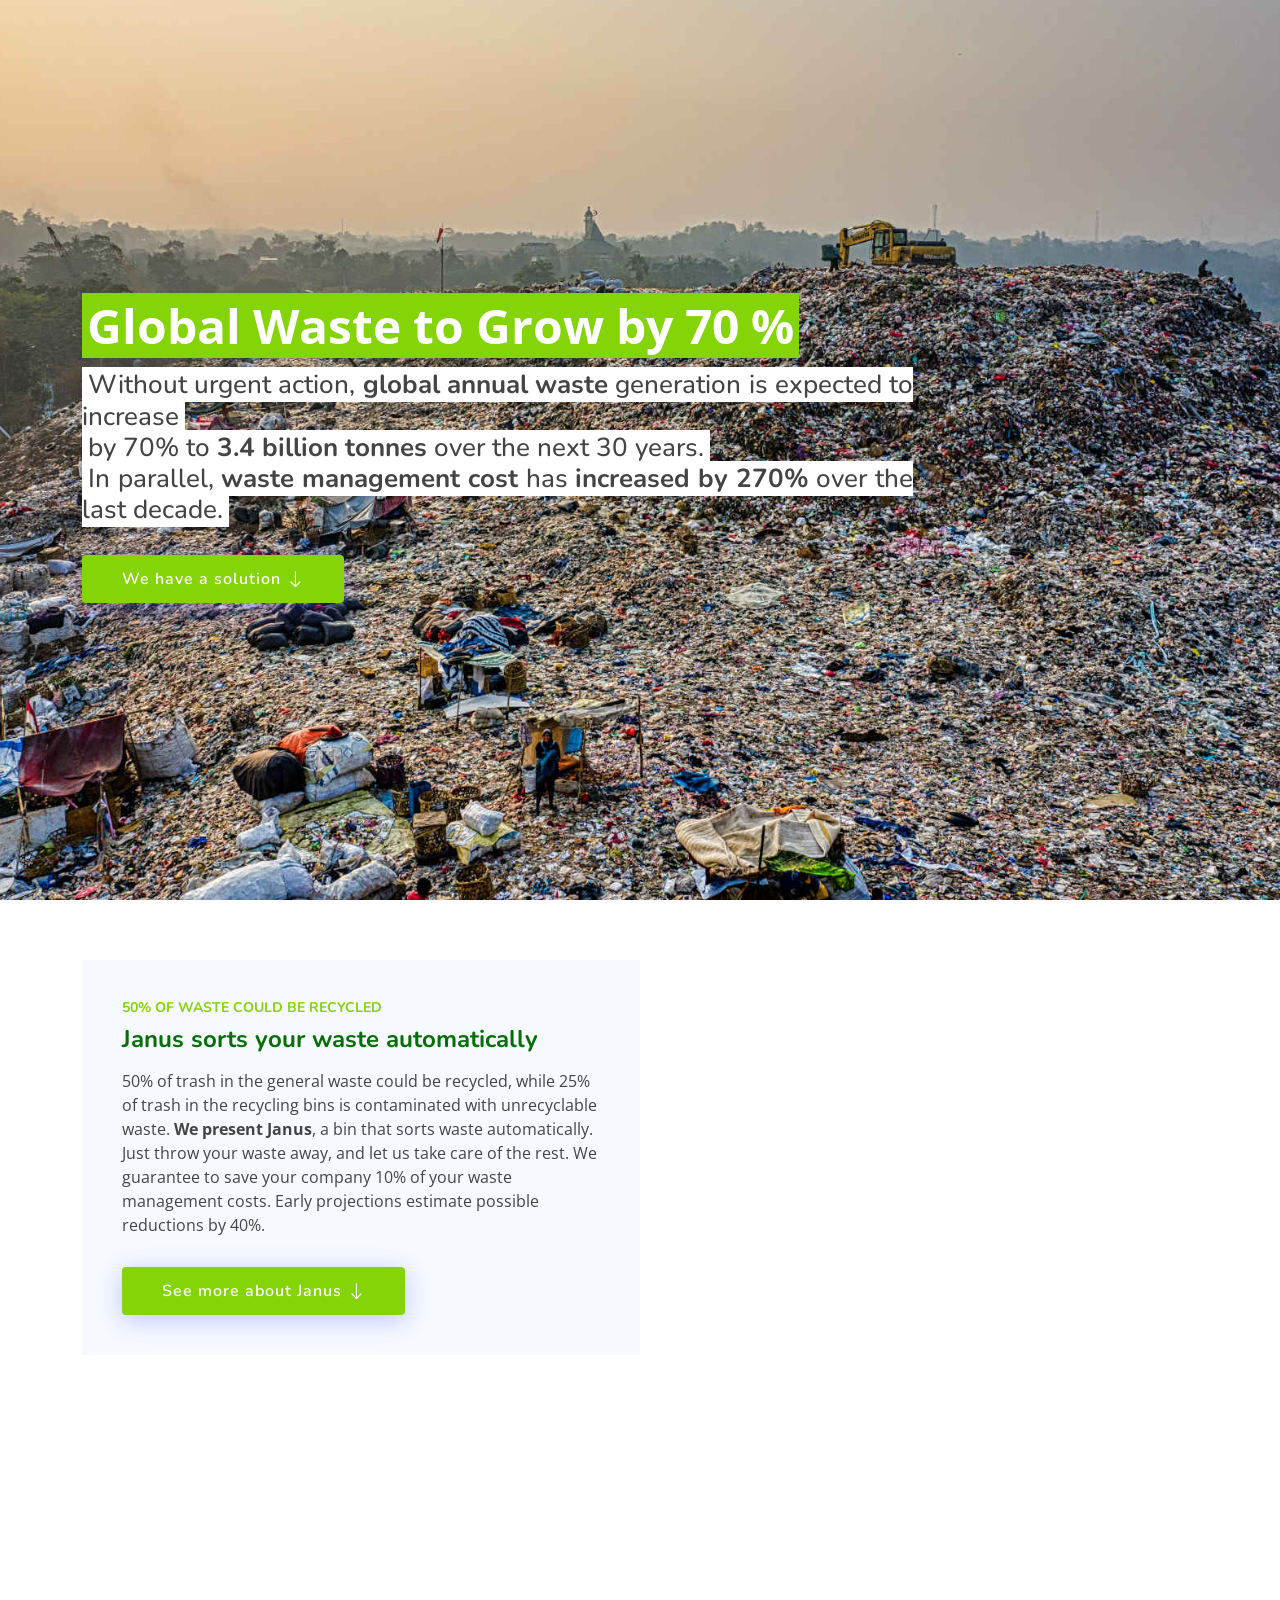
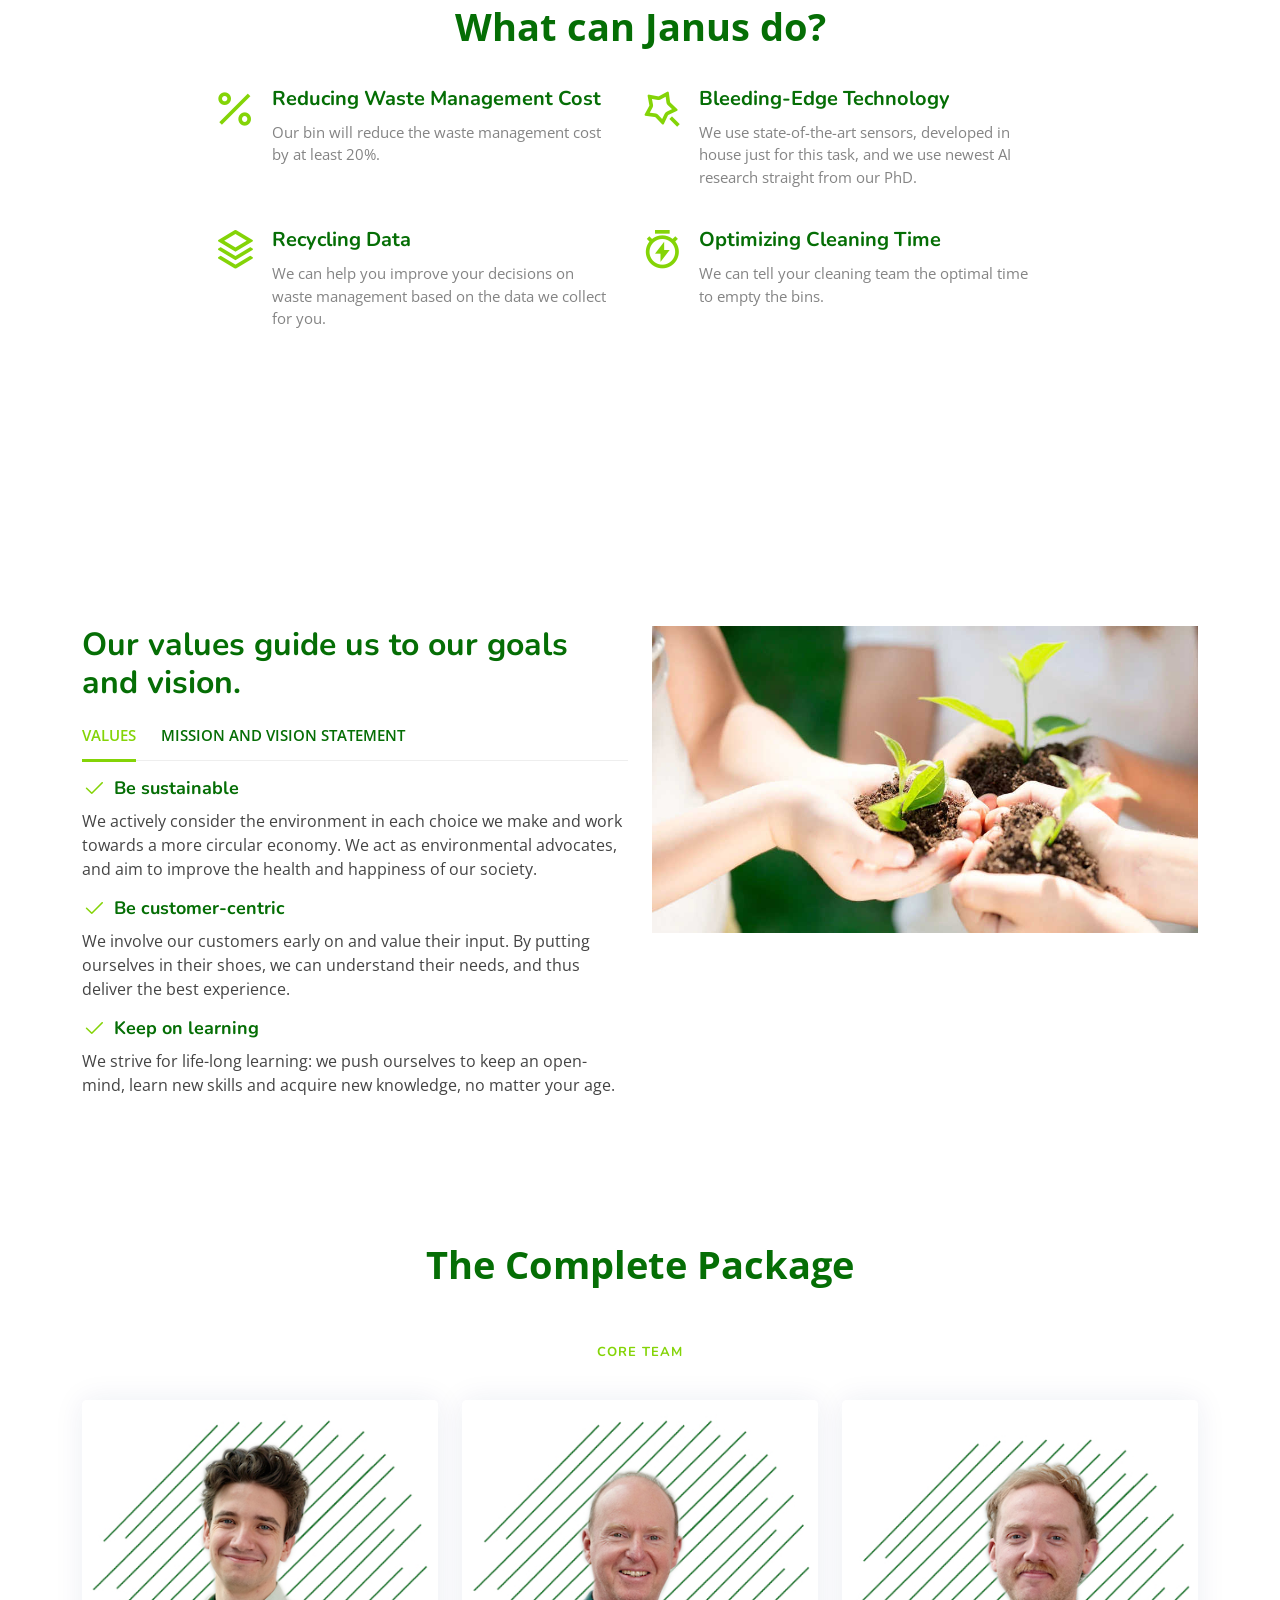
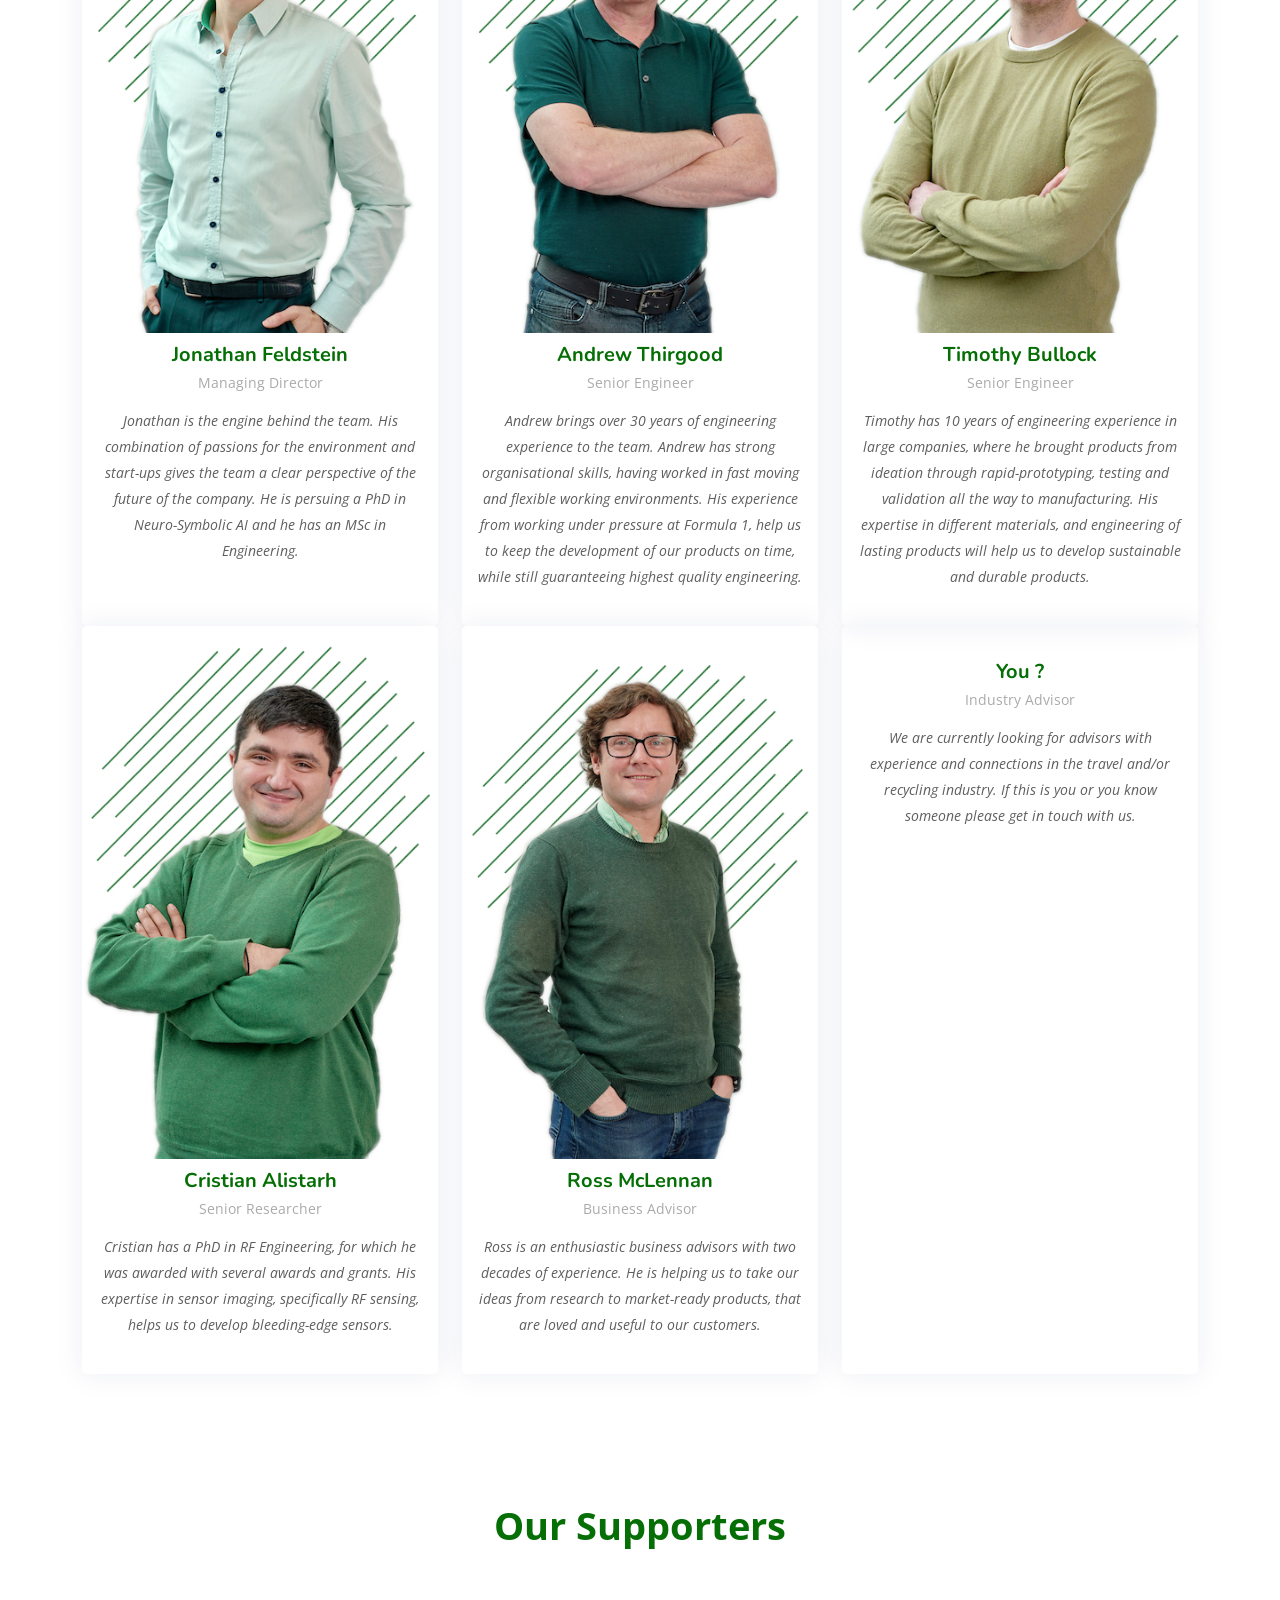
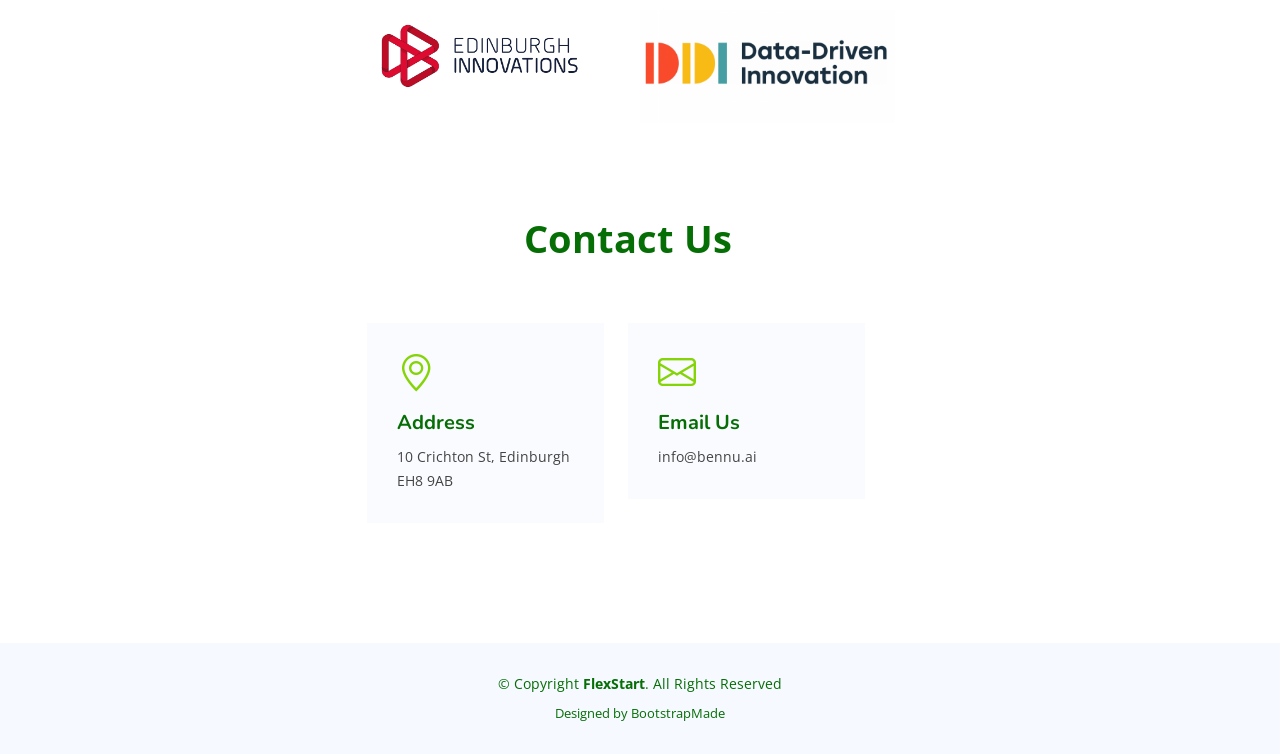
==== index.html @ 4a784dba "Fixed team section" ====
<!DOCTYPE html>
<html lang="en">

<head>
  <meta charset="utf-8">
  <meta content="width=device-width, initial-scale=1.0" name="viewport">

  <title>bennu.ai</title>
  <meta content="" name="description">

  <meta content="" name="keywords">

  <!-- Favicons -->
  <link href="assets/img/favicon.png" rel="icon">
  <link href="assets/img/apple-touch-icon.png" rel="apple-touch-icon">

  <!-- Google Fonts -->
  <link href="https://fonts.googleapis.com/css?family=Open+Sans:300,300i,400,400i,600,600i,700,700i|Nunito:300,300i,400,400i,600,600i,700,700i|Poppins:300,300i,400,400i,500,500i,600,600i,700,700i" rel="stylesheet">

  <!-- Vendor CSS Files -->
  <link href="assets/vendor/bootstrap/css/bootstrap.min.css" rel="stylesheet">
  <link href="assets/vendor/bootstrap-icons/bootstrap-icons.css" rel="stylesheet">
  <link href="assets/vendor/aos/aos.css" rel="stylesheet">
  <link href="assets/vendor/remixicon/remixicon.css" rel="stylesheet">
  <link href="assets/vendor/swiper/swiper-bundle.min.css" rel="stylesheet">
  <link href="assets/vendor/glightbox/css/glightbox.min.css" rel="stylesheet">

  <!-- Template Main CSS File -->
  <link href="assets/css/style.css" rel="stylesheet">

  <!-- =======================================================
  * Template Name: FlexStart - v1.0.0
  * Template URL: https://bootstrapmade.com/flexstart-bootstrap-startup-template/
  * Author: BootstrapMade.com
  * License: https://bootstrapmade.com/license/
  ======================================================== -->
</head>

<body data-bs-spy="scroll" data-bs-target="#navbar" data-bs-offset="100">

  <!-- ======= Header ======= -->
  <header id="header" class="header fixed-top">
    <div class="container-fluid container-xl d-flex align-items-center justify-content-between">

      <a href="index.html" class="logo d-flex align-items-center">
        <img src="assets/img/logoFull.png" alt="" padding-bottom="10px">
      </a>

      <nav id="navbar" class="navbar">
        <ul>
<!--           <li><a class="nav-link active " href="#">Home</a></li> -->
          <li><a class="nav-link scrollto" href="#about">Janus - The Bin</a></li>
          <li><a class="nav-link scrollto" href="#features">Our Values</a></li>
          <li><a class="nav-link scrollto" href="#team">Team</a></li>
          <li><a class="getstarted scrollto" href="#contact">Contact Us</a></li>
        </ul>
        <i class="bi bi-list mobile-nav-toggle"></i>
      </nav><!-- .navbar -->

    </div>
  </header><!-- End Header -->

  <!-- ======= Hero Section ======= -->
  <section id="hero" class="hero d-flex align-items-center">

    <div class="container">
      <div class="row">
        <div class="col-lg-9 d-flex flex-column justify-content-center">
          <h1 data-aos="fade-up"><span style="background-color: #84d407; padding-left: 5px; padding-right: 5px">Global Waste to Grow by 70 %</span></h1>
          <a href="https://www.worldbank.org/en/news/press-release/2018/09/20/global-waste-to-grow-by-70-percent-by-2050-unless-urgent-action-is-taken-world-bank-report"><h2 data-aos="fade-up" data-aos-delay="400" ><span>Without urgent action, <b>global annual waste</b> generation is expected to  increase</span></h2><h2 data-aos="fade-up" data-aos-delay="400" ><span>by 70% to <b>3.4 billion tonnes</b> over the next 30 years.</span></h2></a><a href="https://www.kenburn.co.uk/waste-disposal-costs-continue-rise/"><h2 data-aos="fade-up" data-aos-delay="400" ><span> In parallel, <b>waste management cost</b> has <b>increased by 270%</b> over the last decade.</span></h2></a>
          <div data-aos="fade-up" data-aos-delay="600">
            <div class="text-center text-lg-start">
              <a href="#about" class="btn-get-started scrollto d-inline-flex align-items-center justify-content-center align-self-center">
                <span>We have a solution</span>
                <i class="bi bi-arrow-down"></i>
              </a>
            </div>
          </div>
        </div>
        <div class="col-lg-3 landfill" data-aos="zoom-out" data-aos-delay="200">
        </div>
      </div>
    </div>

  </section><!-- End Hero -->

  <main id="main">
    <!-- ======= About Section ======= -->
    <section id="about" class="about">

      <div class="container" data-aos="fade-up">
        <div class="row gx-0">

          <div class="col-lg-6 d-flex flex-column justify-content-center" data-aos="fade-up" data-aos-delay="200">
            <div class="content">
              <h3>50% of waste could be recycled</h3>
              <h2>Janus sorts your waste automatically</h2>
              <p>
                50% of trash in the general waste could be recycled, while 25% of trash in the recycling bins is contaminated with unrecyclable waste. <b>We present Janus</b>, a bin that sorts waste automatically. Just throw your waste away, and let us take care of the rest. We guarantee to save your company 10% of your waste management costs. Early projections estimate possible reductions by 40%.
              </p>
              <div class="text-center text-lg-start">
                <a href="#good_stuff" class="btn-read-more d-inline-flex align-items-center justify-content-center align-self-center">
                  <span>See more about Janus</span>
                  <i class="bi bi-arrow-down"></i>
                </a>
              </div>
            </div>
          </div>

          <div class="col-lg-6 d-flex align-items-center" data-aos="zoom-out" data-aos-delay="200">
            <!-- <img src="assets/img/binAnimation.gif" class="img-fluid" alt=""> -->
             <video autoplay muted loop class="img-fluid" alt="">
                <source src="assets/img/binSketch.mp4" type="video/mp4" >
                <!-- <source src="movie.ogg" type="video/ogg"> -->
                Your browser does not support the video tag.
              </video> 
          </div>

        </div>
      </div>

    </section><!-- End About Section -->    
    <!-- ======= Portfolio Section ======= -->
<!-- End Portfolio Section -->
    <!-- ======= F.A.Q Section ======= -->
    <section id="good_stuff" class="features">
              <!-- Feature Icons -->
              <div class="row feature-icons" data-aos="fade-up">
              <header class="section-header">
                <p>What can Janus do?</p>
              </header>      
                <div class="row">
      
                  <div class="col-xl-2 text-center" data-aos="fade-right" data-aos-delay="100">
<!--                     <img src="assets/img/like.png" class="img-fluid p-4" alt="">
 -->                  </div>
      
                  <div class="col-xl-8 d-flex content">
                    <div class="row align-self-center gy-4">
      
                      <div class="col-md-6 icon-box" data-aos="fade-up">
                        <i class="ri-percent-line"></i>
                        <div>
                          <h4>Reducing Waste Management Cost</h4>
                          <p>Our bin will reduce the waste management cost by at least 20%.</p>
                        </div>
                      </div>
      
                      <div class="col-md-6 icon-box" data-aos="fade-up" data-aos-delay="100">
                        <i class="ri-magic-line"></i>
                        <div>
                          <h4>Bleeding-Edge Technology</h4>
                          <p>We use state-of-the-art sensors, developed in house just for this task, and we use newest AI research straight from our PhD.</p>
                        </div>
                      </div>
      
                      <div class="col-md-6 icon-box" data-aos="fade-up" data-aos-delay="200">
                        <i class="ri-stack-line"></i>
                        <div>
                          <h4>Recycling Data</h4>
                          <p>We can help you improve your decisions on waste management based on the data we collect for you.</p>
                        </div>
                      </div>
      
                      <div class="col-md-6 icon-box" data-aos="fade-up" data-aos-delay="300">
                        <i class="ri-timer-flash-line"></i>
                        <div>
                          <h4>Optimizing Cleaning Time</h4>
                          <p>We can tell your cleaning team the optimal time to empty the bins.</p>
                        </div>
                      </div>
      
<!--                       <div class="col-md-6 icon-box" data-aos="fade-up" data-aos-delay="400">
                        <i class="ri-command-line"></i>
                        <div>
                          <h4>Molestiae dolor</h4>
                          <p>Et fuga et deserunt et enim. Dolorem architecto ratione tensa raptor marte</p>
                        </div>
                      </div>
      
                      <div class="col-md-6 icon-box" data-aos="fade-up" data-aos-delay="500">
                        <i class="ri-radar-line"></i>
                        <div>
                          <h4>Explicabo consectetur</h4>
                          <p>Est autem dicta beatae suscipit. Sint veritatis et sit quasi ab aut inventore</p>
                        </div>
                      </div> -->
      
                    </div>
                  </div>
      
                </div>
      
              </div><!-- End Feature Icons -->
    </section>
   <!--  <section id="portfolio" class="portfolio">

      <div class="container" data-aos="fade-up">

        <header class="section-header">
          <h2>Gallery</h2>
          <p>Check our latest progress</p>
        </header>

        <div class="row" data-aos="fade-up" data-aos-delay="100">
          <div class="col-lg-12 d-flex justify-content-center">
            <ul id="portfolio-flters">
              <li data-filter="*" class="filter-active">All</li>
              <li data-filter=".filter-app">Hardware</li>
              <li data-filter=".filter-card">Software</li>
              <li data-filter=".filter-web">Schematics</li>
            </ul>
          </div>
        </div>

        <div class="row gy-4 portfolio-container" data-aos="fade-up" data-aos-delay="200">

          <div class="col-lg-4 col-md-6 portfolio-item filter-app">
            <div class="portfolio-wrap">
              <img src="assets/img/portfolio/portfolio-1.jpg" class="img-fluid" alt="">
              <div class="portfolio-info">
                <h4>App 1</h4>
                <p>App</p>
                <div class="portfolio-links">
                  <a href="assets/img/portfolio/portfolio-1.jpg" data-gallery="portfolioGallery" class="portfokio-lightbox" title="App 1"><i class="bi bi-plus"></i></a>
                  <a href="portfolio-details.html" title="More Details"><i class="bi bi-link"></i></a>
                </div>
              </div>
            </div>
          </div>

          <div class="col-lg-4 col-md-6 portfolio-item filter-web">
            <div class="portfolio-wrap">
              <img src="assets/img/portfolio/portfolio-2.jpg" class="img-fluid" alt="">
              <div class="portfolio-info">
                <h4>Web 3</h4>
                <p>Web</p>
                <div class="portfolio-links">
                  <a href="assets/img/portfolio/portfolio-2.jpg" data-gallery="portfolioGallery" class="portfokio-lightbox" title="Web 3"><i class="bi bi-plus"></i></a>
                  <a href="portfolio-details.html" title="More Details"><i class="bi bi-link"></i></a>
                </div>
              </div>
            </div>
          </div>

          <div class="col-lg-4 col-md-6 portfolio-item filter-app">
            <div class="portfolio-wrap">
              <img src="assets/img/portfolio/portfolio-3.jpg" class="img-fluid" alt="">
              <div class="portfolio-info">
                <h4>App 2</h4>
                <p>App</p>
                <div class="portfolio-links">
                  <a href="assets/img/portfolio/portfolio-3.jpg" data-gallery="portfolioGallery" class="portfokio-lightbox" title="App 2"><i class="bi bi-plus"></i></a>
                  <a href="portfolio-details.html" title="More Details"><i class="bi bi-link"></i></a>
                </div>
              </div>
            </div>
          </div>

          <div class="col-lg-4 col-md-6 portfolio-item filter-card">
            <div class="portfolio-wrap">
              <img src="assets/img/portfolio/portfolio-4.jpg" class="img-fluid" alt="">
              <div class="portfolio-info">
                <h4>Card 2</h4>
                <p>Card</p>
                <div class="portfolio-links">
                  <a href="assets/img/portfolio/portfolio-4.jpg" data-gallery="portfolioGallery" class="portfokio-lightbox" title="Card 2"><i class="bi bi-plus"></i></a>
                  <a href="portfolio-details.html" title="More Details"><i class="bi bi-link"></i></a>
                </div>
              </div>
            </div>
          </div>

          <div class="col-lg-4 col-md-6 portfolio-item filter-web">
            <div class="portfolio-wrap">
              <img src="assets/img/portfolio/portfolio-5.jpg" class="img-fluid" alt="">
              <div class="portfolio-info">
                <h4>Web 2</h4>
                <p>Web</p>
                <div class="portfolio-links">
                  <a href="assets/img/portfolio/portfolio-5.jpg" data-gallery="portfolioGallery" class="portfokio-lightbox" title="Web 2"><i class="bi bi-plus"></i></a>
                  <a href="portfolio-details.html" title="More Details"><i class="bi bi-link"></i></a>
                </div>
              </div>
            </div>
          </div>

          <div class="col-lg-4 col-md-6 portfolio-item filter-app">
            <div class="portfolio-wrap">
              <img src="assets/img/portfolio/portfolio-6.jpg" class="img-fluid" alt="">
              <div class="portfolio-info">
                <h4>App 3</h4>
                <p>App</p>
                <div class="portfolio-links">
                  <a href="assets/img/portfolio/portfolio-6.jpg" data-gallery="portfolioGallery" class="portfokio-lightbox" title="App 3"><i class="bi bi-plus"></i></a>
                  <a href="portfolio-details.html" title="More Details"><i class="bi bi-link"></i></a>
                </div>
              </div>
            </div>
          </div>

          <div class="col-lg-4 col-md-6 portfolio-item filter-card">
            <div class="portfolio-wrap">
              <img src="assets/img/portfolio/portfolio-7.jpg" class="img-fluid" alt="">
              <div class="portfolio-info">
                <h4>Card 1</h4>
                <p>Card</p>
                <div class="portfolio-links">
                  <a href="assets/img/portfolio/portfolio-7.jpg" data-gallery="portfolioGallery" class="portfokio-lightbox" title="Card 1"><i class="bi bi-plus"></i></a>
                  <a href="portfolio-details.html" title="More Details"><i class="bi bi-link"></i></a>
                </div>
              </div>
            </div>
          </div>

          <div class="col-lg-4 col-md-6 portfolio-item filter-card">
            <div class="portfolio-wrap">
              <img src="assets/img/portfolio/portfolio-8.jpg" class="img-fluid" alt="">
              <div class="portfolio-info">
                <h4>Card 3</h4>
                <p>Card</p>
                <div class="portfolio-links">
                  <a href="assets/img/portfolio/portfolio-8.jpg" data-gallery="portfolioGallery" class="portfokio-lightbox" title="Card 3"><i class="bi bi-plus"></i></a>
                  <a href="portfolio-details.html" title="More Details"><i class="bi bi-link"></i></a>
                </div>
              </div>
            </div>
          </div>

          <div class="col-lg-4 col-md-6 portfolio-item filter-web">
            <div class="portfolio-wrap">
              <img src="assets/img/portfolio/portfolio-9.jpg" class="img-fluid" alt="">
              <div class="portfolio-info">
                <h4>Web 3</h4>
                <p>Web</p>
                <div class="portfolio-links">
                  <a href="assets/img/portfolio/portfolio-9.jpg" data-gallery="portfolioGallery" class="portfokio-lightbox" title="Web 3"><i class="bi bi-plus"></i></a>
                  <a href="portfolio-details.html" title="More Details"><i class="bi bi-link"></i></a>
                </div>
              </div>
            </div>
          </div>

        </div>

      </div>

    </section>   -->
    <!-- ======= Features Section ======= -->
    <section id="features" class="features">

      <div class="container" data-aos="fade-up">

        <header class="section-header">
        </header>


        <!-- Feature Tabs -->
        <div class="row feture-tabs" data-aos="fade-up">
          <div class="col-lg-6">
            <h3>Our values guide us to our goals and vision.</h3>

            <!-- Tabs -->
            <ul class="nav nav-pills mb-3">
              <li>
                <a class="nav-link active" data-bs-toggle="pill" href="#tab1">Values</a>
              </li>
              <li>
                <a class="nav-link" data-bs-toggle="pill" href="#tab2">Mission and Vision Statement</a>
              </li>
            </ul><!-- End Tabs -->

            <!-- Tab Content -->
            <div class="tab-content">
              
              <div class="tab-pane fade show active" id="tab1">
                <div class="d-flex align-items-center mb-2">
                  <i class="bi bi-check2"></i>
                  <h4>Be sustainable</h4>
                </div>
                <p>We actively consider the environment in each choice we make and work towards a more circular economy. We act as environmental advocates, and  aim to improve the health and happiness of our society. </p>
                <div class="d-flex align-items-center mb-2">
                  <i class="bi bi-check2"></i>
                  <h4>Be customer-centric</h4>
                </div>
                <p>We involve our customers early on and value their input. By putting ourselves in their shoes, we can understand their needs, and thus deliver the best experience.</p>
                <div class="d-flex align-items-center mb-2">
                  <i class="bi bi-check2"></i>
                  <h4>Keep on learning</h4>
                </div>
                <p>We strive for life-long learning: we push ourselves to keep an open-mind, learn new skills and acquire new knowledge, no matter your age.</p>
                
              </div><!-- End Tab 1 Content -->

              <div class="tab-pane fade show" id="tab2">
                <div class="d-flex align-items-center mb-2">
                  <i class="bi bi-check2"></i>
                  <h4>Mission Statement</h4>
                </div>
                <p>Our mission is to increase the recycling rate of companies by 50%.</p>
                <div class="d-flex align-items-center mb-2">
                  <i class="bi bi-check2"></i>
                  <h4>Vision Statement</h4>
                </div>
                <p>We believe that sustainability should not come at a cost. Our vision is to develop the best AI solutions, to increase the recycling rates of companies, while lowering their costs, and leave behind a livable planet for your children.</p>
              </div><!-- End Tab 2 Content -->

            </div>

          </div>

          <div class="col-lg-6">
            <img src="assets/img/values.jpg" class="img-fluid" alt="">
          </div>

        </div><!-- End Feature Tabs -->



      </div>

    </section><!-- End Features Section -->

 



    <!-- ======= Team Section ======= -->
    <section id="team" class="team">

      <div class="container" data-aos="fade-up">

        <header class="section-header">
          <p>The Complete Package</p>
          <p></p>
        </header>
        <header class="section-header">
          <p></p>
          <h2>Core Team</h2>
        </header>

        <div class="row gy-3">

          <div class="col-lg-4 col-md-6 d-flex align-items-stretch" data-aos="fade-up" data-aos-delay="200">
            <div class="member">
              <div class="member-img">
                <img src="assets/img/team/jona.jpg" class="img-fluid" alt="">
                <div class="social">_
                  <a href="https://www.linkedin.com/in/jonathan-feldstein-4967b219a/"><i class="bi bi-linkedin"></i></a>
                </div>
              </div>
              <div class="member-info">
                <h4>Jonathan Feldstein</h4>
                <span>Managing Director</span>
                <p>Jonathan is the engine behind the team. His combination of passions for the environment and start-ups gives the team a clear perspective of the future of the company. He is persuing a PhD in Neuro-Symbolic AI and he has an MSc in Engineering.</p>
              </div>
            </div>
          </div>

<!--           <div class="col-lg-4 col-md-6 d-flex align-items-stretch" data-aos="fade-up" data-aos-delay="300">
            <div class="member">
              <div class="member-img">
                <img src="assets/img/team/sam.jpg" class="img-fluid" alt="">
                <div class="social">

                  <a href=""><i class="bi bi-linkedin"></i></a>
                </div>
              </div>
              <div class="member-info">
                <h4>Sam Knight</h4>
                <span>Hardware-Software Co-Design</span>
                <p>Sam's calm engineering helps to keep the team grounded and focused. Sam leads the development of all our sensors. He has an MSc in Computer Sciences. </p>
              </div>
            </div>
          </div>
 -->
<!--           <div class="col-lg-4 col-md-6 d-flex align-items-stretch" data-aos="fade-up" data-aos-delay="400">
            <div class="member">
              <div class="member-img">
                <img src="assets/img/team/alec.jpg" class="img-fluid" alt="">
                <div class="social">
                  <!-- <a href=""><i class="bi bi-linkedin"></i></a> -->
<!--                 </div>
              </div>
              <div class="member-info">
                <h4>Alec Diallo</h4>
                <span>AI Model Design</span>
                <p>Alec's background in AI and IoT is the perfect background for our AI problem, as his understanding of IoT and related security issues guarantee a safe and reliable product. He is in charge of the AI development. He is persuing a PhD in AI & IoT.</p>
              </div>
            </div>
          </div> -->
          <div class="col-lg-4 col-md-6 d-flex align-items-stretch" data-aos="fade-up" data-aos-delay="300">
            <div class="member">
              <div class="member-img">
                <img src="assets/img/team/andrew.jpg" class="img-fluid" alt="">
                <div class="social">
                  <!-- <a href=""><i class="bi bi-linkedin"></i></a> -->
                </div>
              </div>
              <div class="member-info">
                <h4>Andrew Thirgood</h4>
                <span>Senior Engineer</span>
                <p>Andrew brings over 30 years of engineering experience to the team. Andrew has strong organisational skills,
having worked in fast moving and flexible working environments. His experience from working under
pressure at Formula 1, help us to keep the development of our products on time, while still
guaranteeing highest quality engineering.</p>
              </div>
            </div>
          </div>
          <div class="col-lg-4 col-md-6 d-flex align-items-stretch" data-aos="fade-up" data-aos-delay="400">
            <div class="member">
              <div class="member-img">
                <img src="assets/img/team/tim.jpg" class="img-fluid" alt="">
                <div class="social">
                  <!-- <a href=""><i class="bi bi-linkedin"></i></a> -->
                </div>
              </div>
              <div class="member-info">
                <h4>Timothy Bullock</h4>
                <span>Senior Engineer</span>
                <p> Timothy has 10 years of engineering experience in large
companies, where he brought products from ideation through rapid-prototyping, testing and
validation all the way to manufacturing. His expertise in different materials, and engineering of lasting
products will help us to develop sustainable and durable products. </p>
              </div>
            </div>
          </div>
        </div>
        <div class="row gy-3">

          <div class="col-lg-4 col-md-6 d-flex align-items-stretch" data-aos="fade-up" data-aos-delay="200">
            <div class="member">
              <div class="member-img">
                <img src="assets/img/team/cristian.jpg" class="img-fluid" alt="">
                <div class="social">_
                  <!-- <a href="https://www.linkedin.com/in/jonathan-feldstein-4967b219a/"><i class="bi bi-linkedin"></i></a> -->
                </div>
              </div>
              <div class="member-info">
                <h4>Cristian Alistarh</h4>
                <span>Senior Researcher</span>
                <p>Cristian has a PhD in RF Engineering, for which he was awarded
with several awards and grants. His expertise in sensor imaging, specifically RF sensing, helps us to
develop bleeding-edge sensors.</p>
              </div>
            </div>
          </div>

<!--           <div class="col-lg-4 col-md-6 d-flex align-items-stretch" data-aos="fade-up" data-aos-delay="300">
            <div class="member">
              <div class="member-img">
                <img src="assets/img/team/sam.jpg" class="img-fluid" alt="">
                <div class="social">

                  <a href=""><i class="bi bi-linkedin"></i></a>
                </div>
              </div>
              <div class="member-info">
                <h4>Sam Knight</h4>
                <span>Hardware-Software Co-Design</span>
                <p>Sam's calm engineering helps to keep the team grounded and focused. Sam leads the development of all our sensors. He has an MSc in Computer Sciences. </p>
              </div>
            </div>
          </div>
 -->
<!--           <div class="col-lg-4 col-md-6 d-flex align-items-stretch" data-aos="fade-up" data-aos-delay="400">
            <div class="member">
              <div class="member-img">
                <img src="assets/img/team/alec.jpg" class="img-fluid" alt="">
                <div class="social">
                  <!-- <a href=""><i class="bi bi-linkedin"></i></a> -->
<!--                 </div>
              </div>
              <div class="member-info">
                <h4>Alec Diallo</h4>
                <span>AI Model Design</span>
                <p>Alec's background in AI and IoT is the perfect background for our AI problem, as his understanding of IoT and related security issues guarantee a safe and reliable product. He is in charge of the AI development. He is persuing a PhD in AI & IoT.</p>
              </div>
            </div>
          </div> -->
          <div class="col-lg-4 col-md-6 d-flex align-items-stretch" data-aos="fade-up" data-aos-delay="300">
            <div class="member">
              <div class="member-img">
                <img src="assets/img/team/ross.jpg" class="img-fluid" alt="">
                <div class="social">
                  <!-- <a href=""><i class="bi bi-linkedin"></i></a> -->
                </div>
              </div>
              <div class="member-info">
                <h4>Ross McLennan</h4>
                <span>Business Advisor</span>
                <p>Ross is an enthusiastic business advisors with two decades of experience. He is helping us to take our ideas from research to market-ready products, that are loved and useful to our customers.</p>
              </div>
            </div>
          </div>
          <div class="col-lg-4 col-md-6 d-flex align-items-stretch" data-aos="fade-up" data-aos-delay="400">
            <div class="member">
              <div class="member-img">
                <img src="assets/img/team/ross_stripes.jpg" class="img-fluid" alt="">
                <div class="social">
                  <!-- <a href=""><i class="bi bi-linkedin"></i></a> -->
                </div>
              </div>
              <div class="member-info">
                <h4>You ?</h4>
                <span>Industry Advisor</span>
                <p>We are currently looking for advisors with experience and connections in the travel and/or recycling industry. If this is you or you know someone please get in touch with us.</p>
              </div>
            </div>
          </div>
        </div>
      </div>
      </div>

    </section><!-- End Team Section -->

    <!-- ======= Clients Section ======= -->
    <section id="clients" class="clients">

      <div class="container" data-aos="fade-up">

        <header class="section-header">
<!--          <h2>Our Partners</h2>
 -->          <p>Our Supporters</p>
        </header>

              <div class="row gy-4">


            <div class="row gy-4">
              <div class="col-md-3"></div>
              <div class="col-md-3">
                <img src="assets/img/partners/EI.png" class="img-fluid" alt=""></div>
              <div class="col-md-3">
                <img src="assets/img/partners/ddi-logo.png" class="img-fluid" alt="">
              </div>
<!--               <div class="col-md-3">
                <div class="info-box">
                  <i class="bi bi-telephone"></i>
                  <h3>Call Us</h3>
                  <p>+1 5589 55488 55<br>+1 6678 254445 41</p>
                </div>
              </div> -->


<!--               <div class="col-md-3 ">
                <div class="info-box">
                  <i class="bi bi-clock"></i>
                  <h3>Open Hours</h3>
                  <p>Monday - Friday<br>9:00AM - 05:00PM</p>
                </div>
              </div>
            </div> -->


  

<!--         </div>

      </div>

    </section> --><!-- End Clients Section -->


    <!-- ======= Contact Section ======= -->
    <section id="contact" class="contact">

      <div class="container" data-aos="fade-up">

        <header class="section-header">
          <p>Contact Us</p>
        </header>

        <div class="row gy-4">


            <div class="row gy-4">
              <div class="col-md-3"></div>
              <div class="col-md-3">
                <div class="info-box">
                  <i class="bi bi-geo-alt"></i>
                  <h3>Address</h3>
                  <p>10 Crichton St, Edinburgh EH8 9AB</p>
                </div>
              </div>
<!--               <div class="col-md-3">
                <div class="info-box">
                  <i class="bi bi-telephone"></i>
                  <h3>Call Us</h3>
                  <p>+1 5589 55488 55<br>+1 6678 254445 41</p>
                </div>
              </div> -->
              <div class="col-md-3">
                <div class="info-box">
                  <i class="bi bi-envelope"></i>
                  <h3>Email Us</h3>
                  <p>info@bennu.ai<br></p>
                </div>
              </div>
              <div class="col-md-3"></div>

<!--               <div class="col-md-3 ">
                <div class="info-box">
                  <i class="bi bi-clock"></i>
                  <h3>Open Hours</h3>
                  <p>Monday - Friday<br>9:00AM - 05:00PM</p>
                </div>
              </div>
            </div> -->


  

        </div>

      </div>

    </section><!-- End Contact Section -->

  </main><!-- End #main -->

  <!-- ======= Footer ======= -->
  <footer id="footer" class="footer">

    

    <div class="container">
      <div class="copyright">
        &copy; Copyright <strong><span>FlexStart</span></strong>. All Rights Reserved
      </div>
      <div class="credits">
        <!-- All the links in the footer should remain intact. -->
        <!-- You can delete the links only if you purchased the pro version. -->
        <!-- Licensing information: https://bootstrapmade.com/license/ -->
        <!-- Purchase the pro version with working PHP/AJAX contact form: https://bootstrapmade.com/flexstart-bootstrap-startup-template/ -->
        Designed by <a href="https://bootstrapmade.com/">BootstrapMade</a>
      </div>
    </div>
  </footer><!-- End Footer -->

  <a href="#" class="back-to-top d-flex align-items-center justify-content-center"><i class="bi bi-arrow-up-short"></i></a>

  <!-- Vendor JS Files -->
  <script src="assets/vendor/bootstrap/js/bootstrap.bundle.js"></script>
  <script src="assets/vendor/aos/aos.js"></script>
  <script src="assets/vendor/php-email-form/validate.js"></script>
  <script src="assets/vendor/swiper/swiper-bundle.min.js"></script>
  <script src="assets/vendor/purecounter/purecounter.js"></script>
  <script src="assets/vendor/isotope-layout/isotope.pkgd.min.js"></script>
  <script src="assets/vendor/glightbox/js/glightbox.min.js"></script>

  <!-- Template Main JS File -->
  <script src="assets/js/main.js"></script>

</body>

</html>
---- assets/css/style.css ----
/**
* Template Name: FlexStart - v1.0.0
* Template URL: https://bootstrapmade.com/flexstart-bootstrap-startup-template/
* Author: BootstrapMade.com
* License: https://bootstrapmade.com/license/
*/

/*--------------------------------------------------------------
# General
--------------------------------------------------------------*/
:root {
  scroll-behavior: smooth;
}

body {
  font-family: "Open Sans", sans-serif;
  color: #444444;
  background-color: #fff;
}

a {
  color: #056e05;
  text-decoration: none;
}

a:hover {
  color: #84d407;
  text-decoration: none;
}

h1, h2, h3, h4, h5, h6 {
  font-family: "Nunito", sans-serif;
}

/*--------------------------------------------------------------
# Sections
--------------------------------------------------------------*/
section {
  padding: 60px 0;
  overflow: hidden;
}

.section-header {
  text-align: center;
  padding-bottom: 40px;
}

.section-header h2 {
  font-size: 13px;
  letter-spacing: 1px;
  font-weight: 700;
  margin: 0;
  color: #84d407;
  text-transform: uppercase;
}

.section-header p {
  margin: 10px 0 0 0;
  padding: 0;
  font-size: 38px;
  line-height: 42px;
  font-weight: 700;
  color: #056e05;
}

@media (max-width: 768px) {
  .section-header p {
    font-size: 28px;
    line-height: 32px;
  }
}
.video{
  max-width: 50%;
  height: auto;
  display: block;
  object-fit: contain;
}

/*--------------------------------------------------------------
# Breadcrumbs
--------------------------------------------------------------*/
.breadcrumbs {
  padding: 15px 0;
  background: #056e05;
  min-height: 40px;
  margin-top: 82px;
  color: #fff;
}

@media (max-width: 992px) {
  .breadcrumbs {
    margin-top: 57px;
  }
}

.breadcrumbs h2 {
  font-size: 28px;
  font-weight: 500;
}

.breadcrumbs ol {
  display: flex;
  flex-wrap: wrap;
  list-style: none;
  padding: 0 0 10px 0;
  margin: 0;
  font-size: 14px;
}

.breadcrumbs ol a {
  color: #fff;
  transition: 0.3s;
}

.breadcrumbs ol a:hover {
  text-decoration: underline;
}

.breadcrumbs ol li + li {
  padding-left: 10px;
}

.breadcrumbs ol li + li::before {
  display: inline-block;
  padding-right: 10px;
  color: #8894f6;
  content: "/";
}

/*--------------------------------------------------------------
# Back to top button
--------------------------------------------------------------*/
.back-to-top {
  position: fixed;
  visibility: hidden;
  opacity: 0;
  right: 15px;
  bottom: 15px;
  z-index: 99999;
  background: #056e05;
  width: 40px;
  height: 40px;
  border-radius: 4px;
  transition: all 0.4s;
}

.back-to-top i {
  font-size: 24px;
  color: #fff;
  line-height: 0;
}

.back-to-top:hover {
  background: #84d407;
  color: #fff;
}

.back-to-top.active {
  visibility: visible;
  opacity: 1;
}

/*--------------------------------------------------------------
# Disable aos animation delay on mobile devices
--------------------------------------------------------------*/
@media screen and (max-width: 768px) {
  [data-aos-delay] {
    transition-delay: 0 !important;
  }
}

/*--------------------------------------------------------------
# Header
--------------------------------------------------------------*/
.header {
  display: none;
  transition: all 0.5s;
  z-index: 997;
  padding: 15px 0;
}

.header.header-scrolled {
  display: inline;
  background: #fff;
  padding: 15px 0;
  box-shadow: 0px 2px 20px rgba(1, 41, 112, 0.1);
}

.header .logo {
  line-height: 0;
}

.header .logo img {
  max-height: 40px;
  margin-right: 6px;
}

.header .logo span {
  font-size: 30px;
  font-weight: 700;
  letter-spacing: 1px;
  color: #056e05;
  font-family: "Nunito", sans-serif;
  margin-top: 3px;
}

/*--------------------------------------------------------------
# Navigation Menu
--------------------------------------------------------------*/
/**
* Desktop Navigation 
*/
.navbar {
  padding: 0;
}

.navbar ul {
  margin: 0;
  padding: 0;
  display: flex;
  list-style: none;
  align-items: center;
}

.navbar li {
  position: relative;
}

.navbar a {
  display: flex;
  align-items: center;
  justify-content: space-between;
  padding: 10px 0 10px 30px;
  font-family: "Nunito", sans-serif;
  font-size: 16px;
  font-weight: 700;
  color: #056e05;
  white-space: nowrap;
  transition: 0.3s;
}

.navbar a i {
  font-size: 12px;
  line-height: 0;
  margin-left: 5px;
}

.navbar a:hover, .navbar .active, .navbar li:hover > a {
  color: #84d407;
}

.navbar .getstarted {
  background: #84d407;
  padding: 8px 20px;
  margin-left: 30px;
  border-radius: 4px;
  color: #fff;
}

.navbar .getstarted:hover {
  color: #fff;
  background: #a7e841;
}

.navbar .dropdown ul {
  display: block;
  position: absolute;
  left: 14px;
  top: calc(100% + 30px);
  margin: 0;
  padding: 10px 0;
  z-index: 99;
  opacity: 0;
  visibility: hidden;
  background: #fff;
  box-shadow: 0px 0px 30px rgba(127, 137, 161, 0.25);
  transition: 0.3s;
  border-radius: 4px;
}

.navbar .dropdown ul li {
  min-width: 200px;
}

.navbar .dropdown ul a {
  padding: 10px 20px;
  font-size: 15px;
  text-transform: none;
  font-weight: 600;
}

.navbar .dropdown ul a i {
  font-size: 12px;
}

.navbar .dropdown ul a:hover, .navbar .dropdown ul .active:hover, .navbar .dropdown ul li:hover > a {
  color: #84d407;
}

.navbar .dropdown:hover > ul {
  opacity: 1;
  top: 100%;
  visibility: visible;
}

.navbar .dropdown .dropdown ul {
  top: 0;
  left: calc(100% - 30px);
  visibility: hidden;
}

.navbar .dropdown .dropdown:hover > ul {
  opacity: 1;
  top: 0;
  left: 100%;
  visibility: visible;
}

@media (max-width: 1366px) {
  .navbar .dropdown .dropdown ul {
    left: -90%;
  }
  .navbar .dropdown .dropdown:hover > ul {
    left: -100%;
  }
}

/**
* Mobile Navigation 
*/
.mobile-nav-toggle {
  color: #056e05;
  font-size: 28px;
  cursor: pointer;
  display: none;
  line-height: 0;
  transition: 0.5s;
}

.mobile-nav-toggle.bi-x {
  color: #fff;
}

@media (max-width: 991px) {
  .mobile-nav-toggle {
    display: block;
  }
  .navbar ul {
    display: none;
  }
}

.navbar-mobile {
  position: fixed;
  overflow: hidden;
  top: 0;
  right: 0;
  left: 0;
  bottom: 0;
  background: rgba(1, 22, 61, 0.9);
  transition: 0.3s;
}

.navbar-mobile .mobile-nav-toggle {
  position: absolute;
  top: 15px;
  right: 15px;
}

.navbar-mobile ul {
  display: block;
  position: absolute;
  top: 55px;
  right: 15px;
  bottom: 15px;
  left: 15px;
  padding: 10px 0;
  border-radius: 10px;
  background-color: #fff;
  overflow-y: auto;
  transition: 0.3s;
}

.navbar-mobile a {
  padding: 10px 20px;
  font-size: 15px;
  color: #056e05;
}

.navbar-mobile a:hover, .navbar-mobile .active, .navbar-mobile li:hover > a {
  color: #84d407;
}

.navbar-mobile .getstarted {
  margin: 15px;
}

.navbar-mobile .dropdown ul {
  position: static;
  display: none;
  margin: 10px 20px;
  padding: 10px 0;
  z-index: 99;
  opacity: 1;
  visibility: visible;
  background: #fff;
  box-shadow: 0px 0px 30px rgba(127, 137, 161, 0.25);
}

.navbar-mobile .dropdown ul li {
  min-width: 200px;
}

.navbar-mobile .dropdown ul a {
  padding: 10px 20px;
}

.navbar-mobile .dropdown ul a i {
  font-size: 12px;
}

.navbar-mobile .dropdown ul a:hover, .navbar-mobile .dropdown ul .active:hover, .navbar-mobile .dropdown ul li:hover > a {
  color: #84d407;
}

.navbar-mobile .dropdown > .dropdown-active {
  display: block;
}

/*--------------------------------------------------------------
# Hero Section
--------------------------------------------------------------*/
.hero {
  width: 100%;
  height: 100vh;
  background: url(../img/hero-bg.jpg) top center no-repeat;
  background-size: cover;
}

.hero h1 {
  margin: 0 0 15px 0;
  font-size: 48px;
  font-weight: 700;
  color: white;
  font-family: "Open Sans"
}

.hero h2 {
  color: #444444;
  margin: 0 0 0 0;
  font-size: 26px;
  text-align: justify;
}
 .hero h2 span{

  background-color: white;
  padding: 0 6px 0 6px
 }
 .hero h2 span:hover{
   text-decoration-line: underline;
   color: #84d407;
 }
.hero .btn-get-started {
  margin-top: 30px;
  line-height: 0;
  padding: 15px 40px;
  border-radius: 4px;
  transition: 0.5s;
  color: #fff;
  background: #84d407;
  box-shadow: 0px 5px 30px rgba(65, 84, 241, 0.4);
}

.hero .btn-get-started span {
  font-family: "Nunito", sans-serif;
  font-weight: 600;
  font-size: 16px;
  letter-spacing: 1px;
}

.hero .btn-get-started i {
  margin-left: 5px;
  font-size: 18px;
  transition: 0.3s;
}

.hero .btn-get-started:hover i {
  transform: translateX(5px);
}

.hero .landfill {
  text-align: right;
}

@media (min-width: 1024px) {
  .hero {
    background-attachment: fixed;
  }
}

@media (max-width: 991px) {
  .hero {
    height: auto;
    padding: 120px 0 60px 0;
  }
  .hero .landfill {
    text-align: center;
    margin-top: 80px;
  }
  .hero .landfill img {
    width: 80%;
  }
}

@media (max-width: 768px) {
  .hero {
    text-align: center;
  }
  .hero h1 {
    font-size: 32px;
  }
  .hero h2 {
    font-size: 24px;
  }
  .hero .landfill img {
    width: 100%;
  }
}

/*--------------------------------------------------------------
# Index Page
--------------------------------------------------------------*/
/*--------------------------------------------------------------
# About
--------------------------------------------------------------*/
.about .content {
  background-color: #f6f9ff;
  padding: 40px;
}

.about h3 {
  font-size: 14px;
  font-weight: 700;
  color: #84d407;
  text-transform: uppercase;
}

.about h2 {
  font-size: 24px;
  font-weight: 700;
  color: #056e05;
}

.about p {
  margin: 15px 0 30px 0;
  line-height: 24px;
}

.about .btn-read-more {
  line-height: 0;
  padding: 15px 40px;
  border-radius: 4px;
  transition: 0.5s;
  color: #fff;
  background: #84d407;
  box-shadow: 0px 5px 25px rgba(65, 84, 241, 0.3);
}

.about .btn-read-more span {
  font-family: "Nunito", sans-serif;
  font-weight: 600;
  font-size: 16px;
  letter-spacing: 1px;
}

.about .btn-read-more i {
  margin-left: 5px;
  font-size: 18px;
  transition: 0.3s;
}

.about .btn-read-more:hover i {
  transform: translateX(5px);
}

/*--------------------------------------------------------------
# Values
--------------------------------------------------------------*/
.values .box {
  padding: 30px;
  box-shadow: 0px 0 5px rgba(1, 41, 112, 0.08);
  text-align: center;
  transition: 0.3s;
  height: 100%;
}

.values .box img {
  padding: 30px 50px;
  transition: 0.5s;
  transform: scale(1.1);
}

.values .box h3 {
  font-size: 24px;
  color: #056e05;
  font-weight: 700;
  margin-bottom: 18px;
}

.values .box:hover {
  box-shadow: 0px 0 30px rgba(1, 41, 112, 0.08);
}

.values .box:hover img {
  transform: scale(1);
}

/*--------------------------------------------------------------
# Counts
--------------------------------------------------------------*/
.counts {
  padding: 70px 0 60px;
}

.counts .count-box {
  display: flex;
  align-items: center;
  padding: 30px;
  width: 100%;
  background: #fff;
  box-shadow: 0px 0 30px rgba(1, 41, 112, 0.08);
}

.counts .count-box i {
  font-size: 42px;
  line-height: 0;
  margin-right: 20px;
  color: #84d407;
}

.counts .count-box span {
  font-size: 36px;
  display: block;
  font-weight: 600;
  color: #056e05;
}

.counts .count-box p {
  padding: 0;
  margin: 0;
  font-family: "Nunito", sans-serif;fff
  font-size: 14px;
}

/*--------------------------------------------------------------
# Features
--------------------------------------------------------------*/
.features .feature-box {
  padding: 24px 20px;
  box-shadow: 0px 0 30px rgba(1, 41, 112, 0.08);
  transition: 0.3s;
  height: 100%;
}

.features .feature-box h3 {
  font-size: 18px;
  color: #056e05;
  font-weight: 700;
  margin: 0;
}

.features .feature-box i {
  line-height: 0;
  background: #e3faeb;
  padding: 4px;
  margin-right: 10px;
  font-size: 24px;
  border-radius: 3px;
  transition: 0.3s;
}

.features .feature-box:hover i {
  background: #84d407;
  color: #fff;
}

.features .feture-tabs {
  margin-top: 120px;
}

.features .feture-tabs h3 {
  color: #056e05;
  font-weight: 700;
  font-size: 32px;
  margin-bottom: 10px;
}

@media (max-width: 768px) {
  .features .feture-tabs h3 {
    font-size: 28px;
  }
}

.features .feture-tabs .nav-pills {
  border-bottom: 1px solid #eee;
}

.features .feture-tabs .nav-link {
  background: none;
  text-transform: uppercase;
  font-size: 15px;
  font-weight: 600;
  color: #056e05;
  padding: 12px 0;
  margin-right: 25px;
  margin-bottom: -2px;
  border-radius: 0;
}

.features .feture-tabs .nav-link.active {
  color: #84d407;
  border-bottom: 3px solid #84d407;
}

.features .feture-tabs .tab-content h4 {
  font-size: 18px;
  margin: 0;
  font-weight: 700;
  color: #056e05;
}

.features .feture-tabs .tab-content i {
  font-size: 24px;
  line-height: 0;
  margin-right: 8px;
  color: #84d407;
}

.features .feature-icons {
  margin-top: 120px;
}

.features .feature-icons h3 {
  color: #056e05;
  font-weight: 700;
  font-size: 32px;
  margin-bottom: 20px;
  text-align: center;
}

@media (max-width: 768px) {
  .features .feature-icons h3 {
    font-size: 28px;
  }
}

.features .feature-icons .content .icon-box {
  display: flex;
}

.features .feature-icons .content .icon-box h4 {
  font-size: 20px;
  font-weight: 700;
  margin: 0 0 10px 0;
  color: #056e05;
}

.features .feature-icons .content .icon-box i {
  font-size: 44px;
  line-height: 44px;
  color: #84d407;
  margin-right: 15px;
}

.features .feature-icons .content .icon-box p {
  font-size: 15px;
  color: #848484;
}

/*--------------------------------------------------------------
# Services
--------------------------------------------------------------*/
.services .service-box {
  box-shadow: 0px 0 30px rgba(1, 41, 112, 0.08);
  height: 100%;
  padding: 60px 30px;
  text-align: center;
  transition: 0.3s;
  border-radius: 5px;
}

.services .service-box .icon {
  font-size: 36px;
  padding: 40px 20px;
  border-radius: 4px;
  position: relative;
  margin-bottom: 25px;
  display: inline-block;
  line-height: 0;
  transition: 0.3s;
}

.services .service-box h3 {
  color: #444444;
  font-weight: 700;
}

.services .service-box .read-more {
  display: inline-flex;
  align-items: center;
  justify-content: center;
  font-weight: 600;
  font-size: 16px;
  padding: 8px 20px;
}

.services .service-box .read-more i {
  line-height: 0;
  margin-left: 5px;
  font-size: 18px;
}

.services .service-box.blue {
  border-bottom: 3px solid #2db6fa;
}

.services .service-box.blue .icon {
  color: #2db6fa;
  background: #cffddf;
}

.services .service-box.blue .read-more {
  color: #2db6fa;
}

.services .service-box.blue:hover {
  background: #2db6fa;
}

.services .service-box.orange {
  border-bottom: 3px solid #f68c09;
}

.services .service-box.orange .icon {
  color: #f68c09;
  background: #fde3c4;
}

.services .service-box.orange .read-more {
  color: #f68c09;
}

.services .service-box.orange:hover {
  background: #f68c09;
}

.services .service-box.green {
  border-bottom: 3px solid #08da4e;
}

.services .service-box.green .icon {
  color: #08da4e;
  background: #cffddf;
}

.services .service-box.green .read-more {
  color: #08da4e;
}

.services .service-box.green:hover {
  background: #08da4e;
}

.services .service-box.red {
  border-bottom: 3px solid #e9222c;
}

.services .service-box.red .icon {
  color: #e9222c;
  background: #fef7f8;
}

.services .service-box.red .read-more {
  color: #e9222c;
}

.services .service-box.red:hover {
  background: #e9222c;
}

.services .service-box.purple {
  border-bottom: 3px solid #b50edf;
}

.services .service-box.purple .icon {
  color: #b50edf;
  background: #f8e4fd;
}

.services .service-box.purple .read-more {
  color: #b50edf;
}

.services .service-box.purple:hover {
  background: #b50edf;
}

.services .service-box.pink {
  border-bottom: 3px solid #f51f9c;
}

.services .service-box.pink .icon {
  color: #f51f9c;
  background: #feecf7;
}

.services .service-box.pink .read-more {
  color: #f51f9c;
}

.services .service-box.pink:hover {
  background: #f51f9c;
}

.services .service-box:hover h3, .services .service-box:hover p, .services .service-box:hover .read-more {
  color: #fff;
}

.services .service-box:hover .icon {
  background: #fff;
}

/*--------------------------------------------------------------
# Pricing
--------------------------------------------------------------*/
.pricing .box {
  padding: 40px 20px;
  background: #fff;
  text-align: center;
  box-shadow: 0px 0 30px rgba(1, 41, 112, 0.08);
  border-radius: 4px;
  position: relative;
  overflow: hidden;
  transition: 0.3s;
}

.pricing .box:hover {
  transform: scale(1.1);
  box-shadow: 0px 0 30px rgba(1, 41, 112, 0.1);
}

.pricing h3 {
  font-weight: 700;
  font-size: 18px;
  margin-bottom: 15px;
}

.pricing .price {
  font-size: 36px;
  color: #444444;
  font-weight: 600;
  font-family: "Nunito", sans-serif;
}

.pricing .price sup {
  font-size: 20px;
  top: -15px;
  left: -3px;
}

.pricing .price span {
  color: #bababa;
  font-size: 16px;
  font-weight: 300;
}

.pricing img {
  padding: 30px 40px;
}

.pricing ul {
  padding: 0;
  list-style: none;
  color: #444444;
  text-align: center;
  line-height: 26px;
  font-size: 16px;
  margin-bottom: 25px;
}

.pricing ul li {
  padding-bottom: 10px;
}

.pricing ul .na {
  color: #ccc;
  text-decoration: line-through;
}

.pricing .btn-buy {
  display: inline-block;
  padding: 8px 40px 10px 40px;
  border-radius: 50px;
  color: #84d407;
  transition: none;
  font-size: 16px;
  font-weight: 400;
  font-family: "Nunito", sans-serif;
  font-weight: 600;
  transition: 0.3s;
  border: 1px solid #84d407;
}

.pricing .btn-buy:hover {
  background: #84d407;
  color: #fff;
}

.pricing .featured {
  width: 200px;
  position: absolute;
  top: 18px;
  right: -68px;
  transform: rotate(45deg);
  z-index: 1;
  font-size: 14px;
  padding: 1px 0 3px 0;
  background: #84d407;
  color: #fff;
}

/*--------------------------------------------------------------
# F.A.Q
--------------------------------------------------------------*/
.faq .accordion-collapse {
  border: 0;
}

.faq .accordion-button {
  padding: 15px 15px 20px 0;
  font-weight: 600;
  border: 0;
  font-size: 18px;
  color: #444444;
  text-align: left;
}

.faq .accordion-button:focus {
  box-shadow: none;
}

.faq .accordion-button:not(.collapsed) {
  background: none;
  color: #84d407;
  border-bottom: 0;
}

.faq .accordion-body {
  padding: 0 0 25px 0;
  border: 0;
}

/*--------------------------------------------------------------
# Portfolio
--------------------------------------------------------------*/
.portfolio #portfolio-flters {
  padding: 0;
  margin: 0 auto 25px auto;
  list-style: none;
  text-align: center;
  background: white;
  border-radius: 50px;
  padding: 2px 15px;
}

.portfolio #portfolio-flters li {
  cursor: pointer;
  display: inline-block;
  padding: 8px 20px 10px 20px;
  font-size: 15px;
  font-weight: 600;
  line-height: 1;
  color: #444444;
  margin: 0 4px 8px 4px;
  transition: 0.3s;
  border-radius: 50px;
  border: 1px solid #fff;
}

.portfolio #portfolio-flters li:hover, .portfolio #portfolio-flters li.filter-active {
  color: #84d407;
  border-color: #84d407;
}

.portfolio #portfolio-flters li:last-child {
  margin-right: 0;
}

.portfolio .portfolio-wrap {
  transition: 0.3s;
  position: relative;
  overflow: hidden;
  z-index: 1;
  background: rgba(255, 255, 255, 0.75);
}

.portfolio .portfolio-wrap::before {
  content: "";
  background: rgba(255, 255, 255, 0.75);
  position: absolute;
  left: 30px;
  right: 30px;
  top: 30px;
  bottom: 30px;
  transition: all ease-in-out 0.3s;
  z-index: 2;
  opacity: 0;
}

.portfolio .portfolio-wrap img {
  transition: 1s;
}

.portfolio .portfolio-wrap .portfolio-info {
  opacity: 0;
  position: absolute;
  top: 0;
  left: 0;
  right: 0;
  bottom: 0;
  text-align: center;
  z-index: 3;
  transition: all ease-in-out 0.3s;
  display: flex;
  flex-direction: column;
  justify-content: center;
  align-items: center;
}

.portfolio .portfolio-wrap .portfolio-info::before {
  display: block;
  content: "";
  width: 48px;
  height: 48px;
  position: absolute;
  top: 35px;
  left: 35px;
  border-top: 3px solid rgba(1, 41, 112, 0.2);
  border-left: 3px solid rgba(1, 41, 112, 0.2);
  transition: all 0.5s ease 0s;
  z-index: 9994;
}

.portfolio .portfolio-wrap .portfolio-info::after {
  display: block;
  content: "";
  width: 48px;
  height: 48px;
  position: absolute;
  bottom: 35px;
  right: 35px;
  border-bottom: 3px solid rgba(1, 41, 112, 0.2);
  border-right: 3px solid rgba(1, 41, 112, 0.2);
  transition: all 0.5s ease 0s;
  z-index: 9994;
}

.portfolio .portfolio-wrap .portfolio-info h4 {
  font-size: 20px;
  color: #056e05;
  font-weight: 700;
}

.portfolio .portfolio-wrap .portfolio-info p {
  color: #056e05;
  font-weight: 600;
  font-size: 14px;
  text-transform: uppercase;
  padding: 0;
  margin: 0;
}

.portfolio .portfolio-wrap .portfolio-links {
  text-align: center;
  z-index: 4;
}

.portfolio .portfolio-wrap .portfolio-links a {
  color: #fff;
  background: #84d407;
  margin: 10px 2px;
  width: 36px;
  height: 36px;
  display: inline-flex;
  align-items: center;
  justify-content: center;
  border-radius: 50%;
  transition: 0.3s;
}

.portfolio .portfolio-wrap .portfolio-links a i {
  font-size: 24px;
  line-height: 0;
}

.portfolio .portfolio-wrap .portfolio-links a:hover {
  background: #a7e841;
}

.portfolio .portfolio-wrap:hover img {
  transform: scale(1.1);
}

.portfolio .portfolio-wrap:hover::before {
  top: 0;
  left: 0;
  right: 0;
  bottom: 0;
  opacity: 1;
}

.portfolio .portfolio-wrap:hover .portfolio-info {
  opacity: 1;
}

.portfolio .portfolio-wrap:hover .portfolio-info::before {
  top: 15px;
  left: 15px;
}

.portfolio .portfolio-wrap:hover .portfolio-info::after {
  bottom: 15px;
  right: 15px;
}

/*--------------------------------------------------------------
# Portfolio Details
--------------------------------------------------------------*/
.portfolio-details {
  padding-top: 40px;
}

.portfolio-details .portfolio-details-slider img {
  width: 100%;
}

.portfolio-details .portfolio-details-slider .swiper-pagination {
  margin-top: 20px;
  position: relative;
}

.portfolio-details .portfolio-details-slider .swiper-pagination .swiper-pagination-bullet {
  width: 12px;
  height: 12px;
  background-color: #fff;
  opacity: 1;
  border: 1px solid #84d407;
}

.portfolio-details .portfolio-details-slider .swiper-pagination .swiper-pagination-bullet-active {
  background-color: #84d407;
}

.portfolio-details .portfolio-info {
  padding: 30px;
  box-shadow: 0px 0 30px rgba(1, 41, 112, 0.08);
}

.portfolio-details .portfolio-info h3 {
  font-size: 22px;
  font-weight: 700;
  margin-bottom: 20px;
  padding-bottom: 20px;
  border-bottom: 1px solid #eee;
}

.portfolio-details .portfolio-info ul {
  list-style: none;
  padding: 0;
  font-size: 15px;
}

.portfolio-details .portfolio-info ul li + li {
  margin-top: 10px;
}

.portfolio-details .portfolio-description {
  padding-top: 30px;
}

.portfolio-details .portfolio-description h2 {
  font-size: 26px;
  font-weight: 700;
  margin-bottom: 20px;
}

.portfolio-details .portfolio-description p {
  padding: 0;
}

/*--------------------------------------------------------------
# Testimonials
--------------------------------------------------------------*/
.testimonials .testimonial-item {
  box-sizing: content-box;
  padding: 30px;
  margin: 40px 30px;
  box-shadow: 0px 0 20px rgba(1, 41, 112, 0.1);
  background: #fff;
  min-height: 320px;
  display: flex;
  flex-direction: column;
  text-align: center;
  transition: 0.3s;
}

.testimonials .testimonial-item .stars {
  margin-bottom: 15px;
}

.testimonials .testimonial-item .stars i {
  color: #ffc107;
  margin: 0 1px;
}

.testimonials .testimonial-item .testimonial-img {
  width: 90px;
  border-radius: 50%;
  border: 4px solid #fff;
  margin: 0 auto;
}

.testimonials .testimonial-item h3 {
  font-size: 18px;
  font-weight: bold;
  margin: 10px 0 5px 0;
  color: #111;
}

.testimonials .testimonial-item h4 {
  font-size: 14px;
  color: #999;
  margin: 0;
}

.testimonials .testimonial-item p {
  font-style: italic;
  margin: 0 auto 15px auto;
}

.testimonials .swiper-pagination {
  margin-top: 20px;
  position: relative;
}

.testimonials .swiper-pagination .swiper-pagination-bullet {
  width: 12px;
  height: 12px;
  background-color: #fff;
  opacity: 1;
  border: 1px solid #84d407;
}

.testimonials .swiper-pagination .swiper-pagination-bullet-active {
  background-color: #84d407;
}

.testimonials .swiper-slide {
  opacity: .3;
}

@media (max-width: 1199px) {
  .testimonials .swiper-slide-active {
    opacity: 1;
  }
  .testimonials .swiper-pagination {
    margin-top: 0;
  }
}

@media (min-width: 1200px) {
  .testimonials .swiper-slide-next {
    opacity: 1;
    transform: scale(1.12);
  }
}

/*--------------------------------------------------------------
# Team
--------------------------------------------------------------*/
.team {
  background: #fff;
  padding: 60px 0;
}

.team .member {
  overflow: hidden;
  text-align: center;
  border-radius: 5px;
  background: transparent;
  box-shadow: 0px 0 30px rgba(1, 41, 112, 0.08);
  transition: 0.3s;
}

.team .member .member-img {
  position: relative;
  overflow: hidden;
}

.team .member .member-img:after {
  position: absolute;
  content: "";
  left: 0;
  bottom: 0;
  height: 100%;
  width: 100%;
  /*background: url(../img/team-shape.svg) no-repeat center bottom;*/
  background-size: contain;
  z-index: 1;
}

.team .member .social {
  position: absolute;
  right: -100%;
  top: 30px;
  opacity: 0;
  border-radius: 4px;
  transition: 0.5s;
  background: rgba(255, 255, 255, 0.3);
  z-index: 2;
}

.team .member .social a {
  transition: color 0.3s;
  color: rgba(1, 41, 112, 0.5);
  margin: 15px 12px;
  display: block;
  line-height: 0;
  text-align: center;
}

.team .member .social a:hover {
  color: rgba(1, 41, 112, 0.8);
}

.team .member .social i {
  font-size: 18px;
}

.team .member .member-info {
  padding: 10px 15px 20px 15px;
}

.team .member .member-info h4 {
  font-weight: 700;
  margin-bottom: 5px;
  font-size: 20px;
  color: #056e05;
}

.team .member .member-info span {
  display: block;
  font-size: 14px;
  font-weight: 400;
  color: #aaaaaa;
}

.team .member .member-info p {
  font-style: italic;
  font-size: 14px;
  padding-top: 15px;
  line-height: 26px;
  color: #5e5e5e;
}

.team .member:hover {
  transform: scale(1.08);
  box-shadow: 0px 0 30px rgba(1, 41, 112, 0.1);
}

.team .member:hover .social {
  right: 8px;
  opacity: 1;
}

/*--------------------------------------------------------------
# Clients
--------------------------------------------------------------*/
.clients .clients-slider .swiper-slide img {
  opacity: 0.5;
  transition: 0.3s;
}

.clients .clients-slider .swiper-slide img:hover {
  opacity: 1;
}

.clients .clients-slider .swiper-pagination {
  margin-top: 20px;
  position: relative;
}

.clients .clients-slider .swiper-pagination .swiper-pagination-bullet {
  width: 24px;
  height: 12px;
  background-color: #fff;
  opacity: 1;
  border: 1px solid #84d407;
}

.clients .clients-slider .swiper-pagination .swiper-pagination-bullet-active {
  background-color: #84d407;
}

/*--------------------------------------------------------------
# Recent Blog Posts
--------------------------------------------------------------*/
.recent-blog-posts .post-box {
  box-shadow: 0px 0 30px rgba(1, 41, 112, 0.08);
  transition: 0.3s;
  height: 100%;
  overflow: hidden;
  padding: 30px;
  border-radius: 8px;
  position: relative;
  display: flex;
  flex-direction: column;
}

.recent-blog-posts .post-box .post-img {
  overflow: hidden;
  margin: -30px -30px 15px -30px;
  position: relative;
}

.recent-blog-posts .post-box .post-img img {
  transition: 0.5s;
}

.recent-blog-posts .post-box .post-date {
  font-size: 16px;
  font-weight: 600;
  color: rgba(1, 41, 112, 0.6);
  display: block;
  margin-bottom: 10px;
}

.recent-blog-posts .post-box .post-title {
  font-size: 24px;
  color: #056e05;
  font-weight: 700;
  margin-bottom: 18px;
  position: relative;
  transition: 0.3s;
}

.recent-blog-posts .post-box .readmore {
  display: flex;
  align-items: center;
  font-weight: 600;
  line-height: 1;
  transition: 0.3s;
}

.recent-blog-posts .post-box .readmore i {
  line-height: 0;
  margin-left: 4px;
  font-size: 18px;
}

.recent-blog-posts .post-box:hover .post-title {
  color: #84d407;
}

.recent-blog-posts .post-box:hover .post-img img {
  transform: rotate(6deg) scale(1.2);
}

/*--------------------------------------------------------------
# Contact
--------------------------------------------------------------*/
.contact .info-box {
  color: #444444;
  background: #fafbff;
  padding: 30px;
}

.contact .info-box i {
  font-size: 38px;
  line-height: 0;
  color: #84d407;
}

.contact .info-box h3 {
  font-size: 20px;
  color: #056e05;
  font-weight: 700;
  margin: 20px 0 10px 0;
}

.contact .info-box p {
  padding: 0;
  line-height: 24px;
  font-size: 14px;
  margin-bottom: 0;
}

.contact .php-email-form {
  background: #fafbff;
  padding: 30px;
  height: 100%;
}

.contact .php-email-form .error-message {
  display: none;
  color: #fff;
  background: #ed3c0d;
  text-align: left;
  padding: 15px;
  margin-bottom: 24px;
  font-weight: 600;
}

.contact .php-email-form .sent-message {
  display: none;
  color: #fff;
  background: #18d26e;
  text-align: center;
  padding: 15px;
  margin-bottom: 24px;
  font-weight: 600;
}

.contact .php-email-form .loading {
  display: none;
  background: #fff;
  text-align: center;
  padding: 15px;
  margin-bottom: 24px;
}

.contact .php-email-form .loading:before {
  content: "";
  display: inline-block;
  border-radius: 50%;
  width: 24px;
  height: 24px;
  margin: 0 10px -6px 0;
  border: 3px solid #18d26e;
  border-top-color: #eee;
  -webkit-animation: animate-loading 1s linear infinite;
  animation: animate-loading 1s linear infinite;
}

.contact .php-email-form input, .contact .php-email-form textarea {
  border-radius: 0;
  box-shadow: none;
  font-size: 14px;
  border-radius: 0;
}

.contact .php-email-form input:focus, .contact .php-email-form textarea:focus {
  border-color: #84d407;
}

.contact .php-email-form input {
  padding: 10px 15px;
}

.contact .php-email-form textarea {
  padding: 12px 15px;
}

.contact .php-email-form button[type="submit"] {
  background: #84d407;
  border: 0;
  padding: 10px 30px;
  color: #fff;
  transition: 0.4s;
  border-radius: 4px;
}

.contact .php-email-form button[type="submit"]:hover {
  background: #a7e841;
}

@-webkit-keyframes animate-loading {
  0% {
    transform: rotate(0deg);
  }
  100% {
    transform: rotate(360deg);
  }
}

@keyframes animate-loading {
  0% {
    transform: rotate(0deg);
  }
  100% {
    transform: rotate(360deg);
  }
}

/*--------------------------------------------------------------
# Blog
--------------------------------------------------------------*/
.blog {
  padding: 40px 0 20px 0;
}

.blog .entry {
  padding: 30px;
  margin-bottom: 60px;
  box-shadow: 0 4px 16px rgba(0, 0, 0, 0.1);
}

.blog .entry .entry-img {
  max-height: 440px;
  margin: -30px -30px 20px -30px;
  overflow: hidden;
}

.blog .entry .entry-title {
  font-size: 28px;
  font-weight: bold;
  padding: 0;
  margin: 0 0 20px 0;
}

.blog .entry .entry-title a {
  color: #056e05;
  transition: 0.3s;
}

.blog .entry .entry-title a:hover {
  color: #84d407;
}

.blog .entry .entry-meta {
  margin-bottom: 15px;
  color: #4084fd;
}

.blog .entry .entry-meta ul {
  display: flex;
  flex-wrap: wrap;
  list-style: none;
  align-items: center;
  padding: 0;
  margin: 0;
}

.blog .entry .entry-meta ul li + li {
  padding-left: 20px;
}

.blog .entry .entry-meta i {
  font-size: 16px;
  margin-right: 8px;
  line-height: 0;
}

.blog .entry .entry-meta a {
  color: #777777;
  font-size: 14px;
  display: inline-block;
  line-height: 1;
}

.blog .entry .entry-content p {
  line-height: 24px;
}

.blog .entry .entry-content .read-more {
  -moz-text-align-last: right;
  text-align-last: right;
}

.blog .entry .entry-content .read-more a {
  display: inline-block;
  background: #84d407;
  color: #fff;
  padding: 6px 20px;
  transition: 0.3s;
  font-size: 14px;
  border-radius: 4px;
}

.blog .entry .entry-content .read-more a:hover {
  background: #a7e841;
}

.blog .entry .entry-content h3 {
  font-size: 22px;
  margin-top: 30px;
  font-weight: bold;
}

.blog .entry .entry-content blockquote {
  overflow: hidden;
  background-color: #fafafa;
  padding: 60px;
  position: relative;
  text-align: center;
  margin: 20px 0;
}

.blog .entry .entry-content blockquote p {
  color: #444444;
  line-height: 1.6;
  margin-bottom: 0;
  font-style: italic;
  font-weight: 500;
  font-size: 22px;
}

.blog .entry .entry-content blockquote::after {
  content: '';
  position: absolute;
  left: 0;
  top: 0;
  bottom: 0;
  width: 3px;
  background-color: #056e05;
  margin-top: 20px;
  margin-bottom: 20px;
}

.blog .entry .entry-footer {
  padding-top: 10px;
  border-top: 1px solid #e6e6e6;
}

.blog .entry .entry-footer i {
  color: #0d64fd;
  display: inline;
}

.blog .entry .entry-footer a {
  color: #079407;
  transition: 0.3s;
}

.blog .entry .entry-footer a:hover {
  color: #84d407;
}

.blog .entry .entry-footer .cats {
  list-style: none;
  display: inline;
  padding: 0 20px 0 0;
  font-size: 14px;
}

.blog .entry .entry-footer .cats li {
  display: inline-block;
}

.blog .entry .entry-footer .tags {
  list-style: none;
  display: inline;
  padding: 0;
  font-size: 14px;
}

.blog .entry .entry-footer .tags li {
  display: inline-block;
}

.blog .entry .entry-footer .tags li + li::before {
  padding-right: 6px;
  color: #6c757d;
  content: ",";
}

.blog .entry .entry-footer .share {
  font-size: 16px;
}

.blog .entry .entry-footer .share i {
  padding-left: 5px;
}

.blog .entry-single {
  margin-bottom: 30px;
}

.blog .blog-author {
  padding: 20px;
  margin-bottom: 30px;
  box-shadow: 0 4px 16px rgba(0, 0, 0, 0.1);
}

.blog .blog-author img {
  width: 120px;
  margin-right: 20px;
}

.blog .blog-author h4 {
  font-weight: 600;
  font-size: 22px;
  margin-bottom: 0px;
  padding: 0;
  color: #056e05;
}

.blog .blog-author .social-links {
  margin: 0 10px 10px 0;
}

.blog .blog-author .social-links a {
  color: rgba(1, 41, 112, 0.5);
  margin-right: 5px;
}

.blog .blog-author p {
  font-style: italic;
  color: #b7b7b7;
}

.blog .blog-comments {
  margin-bottom: 30px;
}

.blog .blog-comments .comments-count {
  font-weight: bold;
}

.blog .blog-comments .comment {
  margin-top: 30px;
  position: relative;
}

.blog .blog-comments .comment .comment-img {
  margin-right: 14px;
}

.blog .blog-comments .comment .comment-img img {
  width: 60px;
}

.blog .blog-comments .comment h5 {
  font-size: 16px;
  margin-bottom: 2px;
}

.blog .blog-comments .comment h5 a {
  font-weight: bold;
  color: #444444;
  transition: 0.3s;
}

.blog .blog-comments .comment h5 a:hover {
  color: #84d407;
}

.blog .blog-comments .comment h5 .reply {
  padding-left: 10px;
  color: #056e05;
}

.blog .blog-comments .comment h5 .reply i {
  font-size: 20px;
}

.blog .blog-comments .comment time {
  display: block;
  font-size: 14px;
  color: #013ca3;
  margin-bottom: 5px;
}

.blog .blog-comments .comment.comment-reply {
  padding-left: 40px;
}

.blog .blog-comments .reply-form {
  margin-top: 30px;
  padding: 30px;
  box-shadow: 0 4px 16px rgba(0, 0, 0, 0.1);
}

.blog .blog-comments .reply-form h4 {
  font-weight: bold;
  font-size: 22px;
}

.blog .blog-comments .reply-form p {
  font-size: 14px;
}

.blog .blog-comments .reply-form input {
  border-radius: 4px;
  padding: 10px 10px;
  font-size: 14px;
}

.blog .blog-comments .reply-form input:focus {
  box-shadow: none;
  border-color: #a0aaf8;
}

.blog .blog-comments .reply-form textarea {
  border-radius: 4px;
  padding: 10px 10px;
  font-size: 14px;
}

.blog .blog-comments .reply-form textarea:focus {
  box-shadow: none;
  border-color: #a0aaf8;
}

.blog .blog-comments .reply-form .form-group {
  margin-bottom: 25px;
}

.blog .blog-comments .reply-form .btn-primary {
  border-radius: 4px;
  padding: 10px 20px;
  border: 0;
  background-color: #056e05;
}

.blog .blog-comments .reply-form .btn-primary:hover {
  background-color: #079407;
}

.blog .blog-pagination {
  color: #024ed5;
}

.blog .blog-pagination ul {
  display: flex;
  padding: 0;
  margin: 0;
  list-style: none;
}

.blog .blog-pagination li {
  margin: 0 5px;
  transition: 0.3s;
}

.blog .blog-pagination li a {
  color: #056e05;
  padding: 7px 16px;
  display: flex;
  align-items: center;
  justify-content: center;
}

.blog .blog-pagination li.active, .blog .blog-pagination li:hover {
  background: #84d407;
}

.blog .blog-pagination li.active a, .blog .blog-pagination li:hover a {
  color: #fff;
}

.blog .sidebar {
  padding: 30px;
  margin: 0 0 60px 20px;
  box-shadow: 0 4px 16px rgba(0, 0, 0, 0.1);
}

.blog .sidebar .sidebar-title {
  font-size: 20px;
  font-weight: 700;
  padding: 0 0 0 0;
  margin: 0 0 15px 0;
  color: #056e05;
  position: relative;
}

.blog .sidebar .sidebar-item {
  margin-bottom: 30px;
}

.blog .sidebar .search-form form {
  background: #fff;
  border: 1px solid #ddd;
  padding: 3px 10px;
  position: relative;
}

.blog .sidebar .search-form form input[type="text"] {
  border: 0;
  padding: 4px;
  border-radius: 4px;
  width: calc(100% - 40px);
}

.blog .sidebar .search-form form button {
  position: absolute;
  top: 0;
  right: 0;
  bottom: 0;
  border: 0;
  background: none;
  font-size: 16px;
  padding: 0 15px;
  margin: -1px;
  background: #84d407;
  color: #fff;
  transition: 0.3s;
  border-radius: 0 4px 4px 0;
  line-height: 0;
}

.blog .sidebar .search-form form button i {
  line-height: 0;
}

.blog .sidebar .search-form form button:hover {
  background: #5465f2;
}

.blog .sidebar .categories ul {
  list-style: none;
  padding: 0;
}

.blog .sidebar .categories ul li + li {
  padding-top: 10px;
}

.blog .sidebar .categories ul a {
  color: #056e05;
  transition: 0.3s;
}

.blog .sidebar .categories ul a:hover {
  color: #84d407;
}

.blog .sidebar .categories ul a span {
  padding-left: 5px;
  color: #aaaaaa;
  font-size: 14px;
}

.blog .sidebar .recent-posts .post-item + .post-item {
  margin-top: 15px;
}

.blog .sidebar .recent-posts img {
  width: 80px;
  float: left;
}

.blog .sidebar .recent-posts h4 {
  font-size: 15px;
  margin-left: 95px;
  font-weight: bold;
}

.blog .sidebar .recent-posts h4 a {
  color: #056e05;
  transition: 0.3s;
}

.blog .sidebar .recent-posts h4 a:hover {
  color: #84d407;
}

.blog .sidebar .recent-posts time {
  display: block;
  margin-left: 95px;
  font-style: italic;
  font-size: 14px;
  color: #aaaaaa;
}

.blog .sidebar .tags {
  margin-bottom: -10px;
}

.blog .sidebar .tags ul {
  list-style: none;
  padding: 0;
}

.blog .sidebar .tags ul li {
  display: inline-block;
}

.blog .sidebar .tags ul a {
  color: #0257ee;
  font-size: 14px;
  padding: 6px 14px;
  margin: 0 6px 8px 0;
  border: 1px solid #d7e6ff;
  display: inline-block;
  transition: 0.3s;
}

.blog .sidebar .tags ul a:hover {
  color: #fff;
  border: 1px solid #84d407;
  background: #84d407;
}

.blog .sidebar .tags ul a span {
  padding-left: 5px;
  color: #a5c5fe;
  font-size: 14px;
}

/*--------------------------------------------------------------
# Footer
--------------------------------------------------------------*/
.footer {
  background: #f6f9ff;
  padding: 0 0 30px 0;
  font-size: 14px;
}

.footer .footer-newsletter {
  padding: 50px 0;
  background: #f6f9ff;
  border-top: 1px solid #e1ecff;
}

.footer .footer-newsletter h4 {
  font-size: 24px;
  margin: 0 0 10px 0;
  padding: 0;
  line-height: 1;
  font-weight: 700;
  color: #056e05;
}

.footer .footer-newsletter form {
  margin-top: 20px;
  background: #fff;
  padding: 6px 10px;
  position: relative;
  border-radius: 4px;
  border: 1px solid #e1ecff;
}

.footer .footer-newsletter form input[type="email"] {
  border: 0;
  padding: 8px;
  width: calc(100% - 140px);
}

.footer .footer-newsletter form input[type="submit"] {
  position: absolute;
  top: 0;
  right: 0;
  bottom: 0;
  border: 0;
  background: none;
  font-size: 16px;
  padding: 0 30px;
  margin: 3px;
  background: #84d407;
  color: #fff;
  transition: 0.3s;
  border-radius: 4px;
}

.footer .footer-newsletter form input[type="submit"]:hover {
  background: #a7e841;
}

.footer .footer-top {
  background: white url(../img/footer-bg.png) no-repeat right top;
  background-size: contain;
  border-top: 1px solid #e1ecff;
  border-bottom: 1px solid #e1ecff;
  padding: 60px 0 30px 0;
}

@media (max-width: 992px) {
  .footer .footer-top {
    background-position: center bottom;
  }
}

.footer .footer-top .footer-info {
  margin-bottom: 30px;
}

.footer .footer-top .footer-info .logo {
  line-height: 0;
  margin-bottom: 15px;
}

.footer .footer-top .footer-info .logo img {
  max-height: 40px;
  margin-right: 6px;
}

.footer .footer-top .footer-info .logo span {
  font-size: 30px;
  font-weight: 700;
  letter-spacing: 1px;
  color: #056e05;
  font-family: "Nunito", sans-serif;
  margin-top: 3px;
}

.footer .footer-top .footer-info p {
  font-size: 14px;
  line-height: 24px;
  margin-bottom: 0;
  font-family: "Nunito", sans-serif;
}

.footer .footer-top .social-links a {
  font-size: 20px;
  display: inline-block;
  color: rgba(1, 41, 112, 0.5);
  line-height: 0;
  margin-right: 10px;
  transition: 0.3s;
}

.footer .footer-top .social-links a:hover {
  color: #056e05;
}

.footer .footer-top h4 {
  font-size: 16px;
  font-weight: bold;
  color: #056e05;
  text-transform: uppercase;
  position: relative;
  padding-bottom: 12px;
}

.footer .footer-top .footer-links {
  margin-bottom: 30px;
}

.footer .footer-top .footer-links ul {
  list-style: none;
  padding: 0;
  margin: 0;
}

.footer .footer-top .footer-links ul i {
  padding-right: 2px;
  color: #d0d4fc;
  font-size: 12px;
  line-height: 0;
}

.footer .footer-top .footer-links ul li {
  padding: 10px 0;
  display: flex;
  align-items: center;
}

.footer .footer-top .footer-links ul li:first-child {
  padding-top: 0;
}

.footer .footer-top .footer-links ul a {
  color: #079407;
  transition: 0.3s;
  display: inline-block;
  line-height: 1;
}

.footer .footer-top .footer-links ul a:hover {
  color: #84d407;
}

.footer .footer-top .footer-contact p {
  line-height: 26px;
}

.footer .copyright {
  text-align: center;
  padding-top: 30px;
  color: #056e05;
}

.footer .credits {
  padding-top: 10px;
  text-align: center;
  font-size: 13px;
  color: #056e05;
}
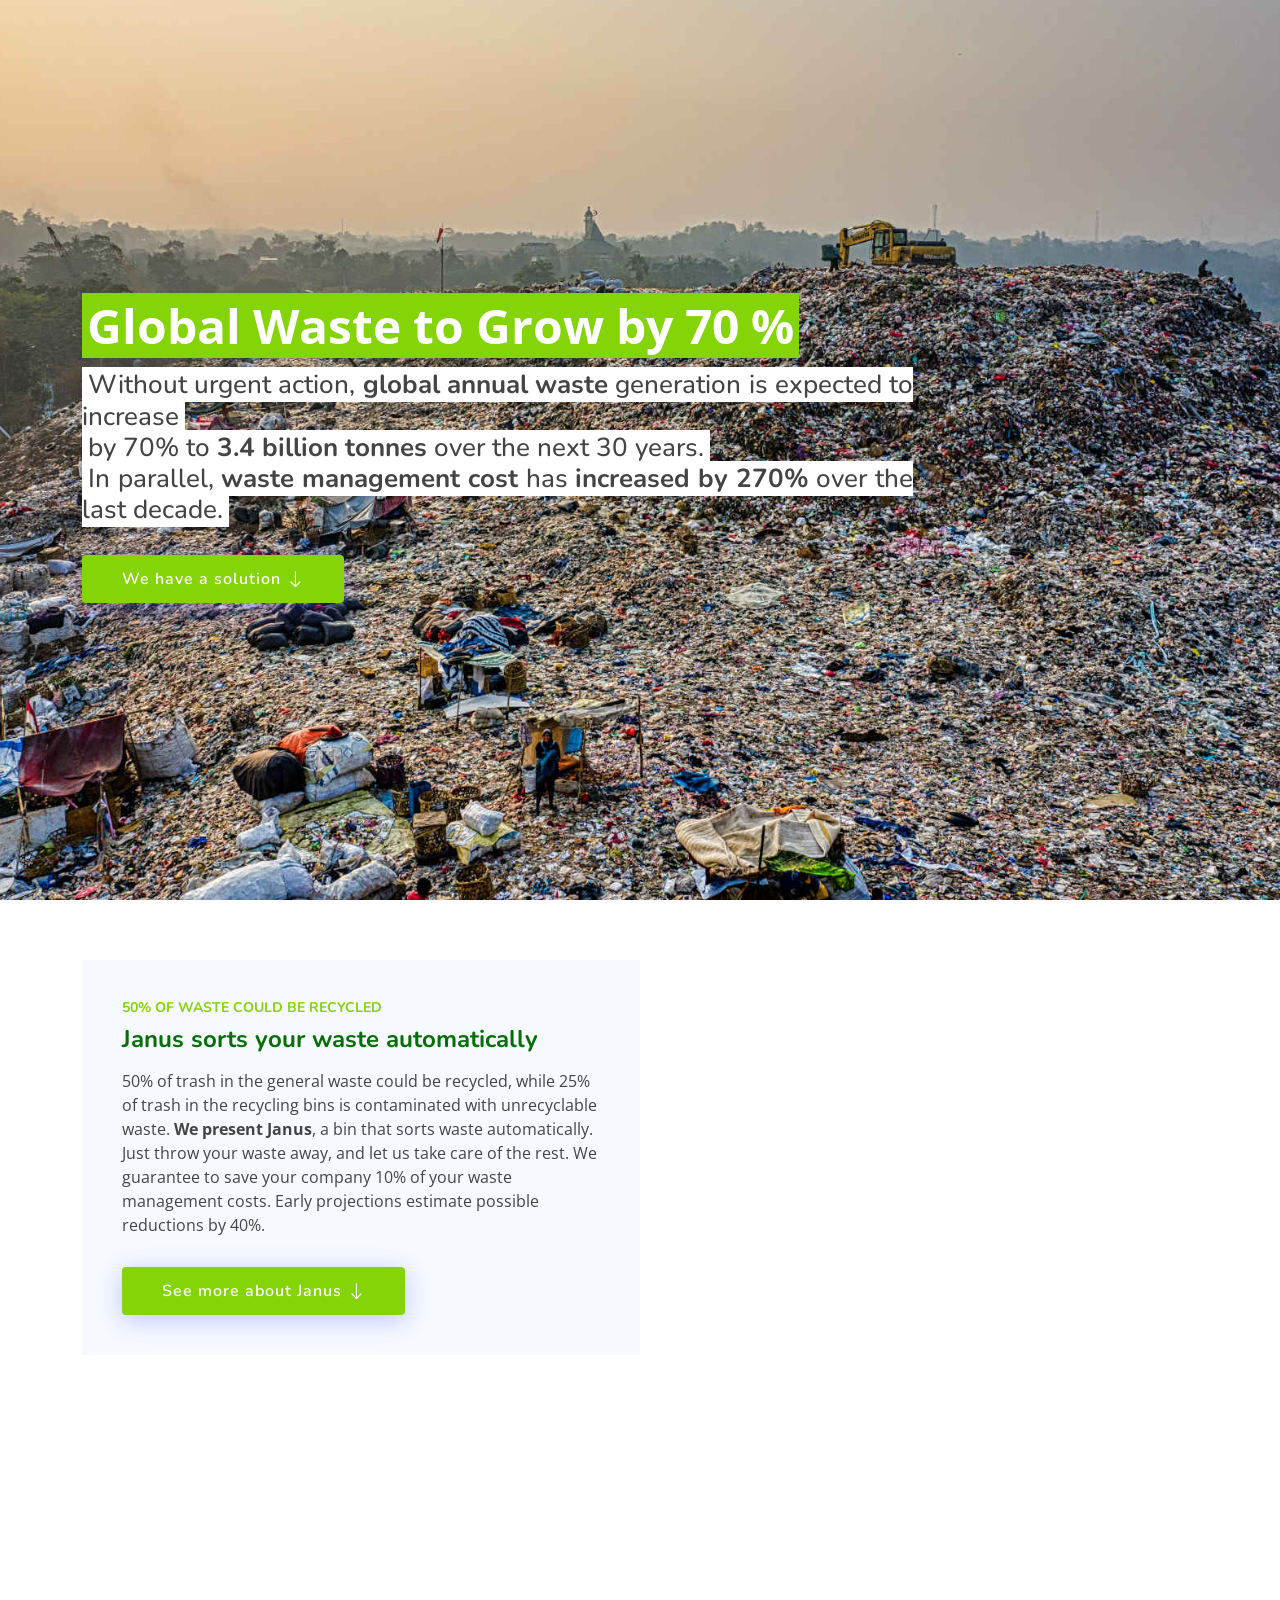
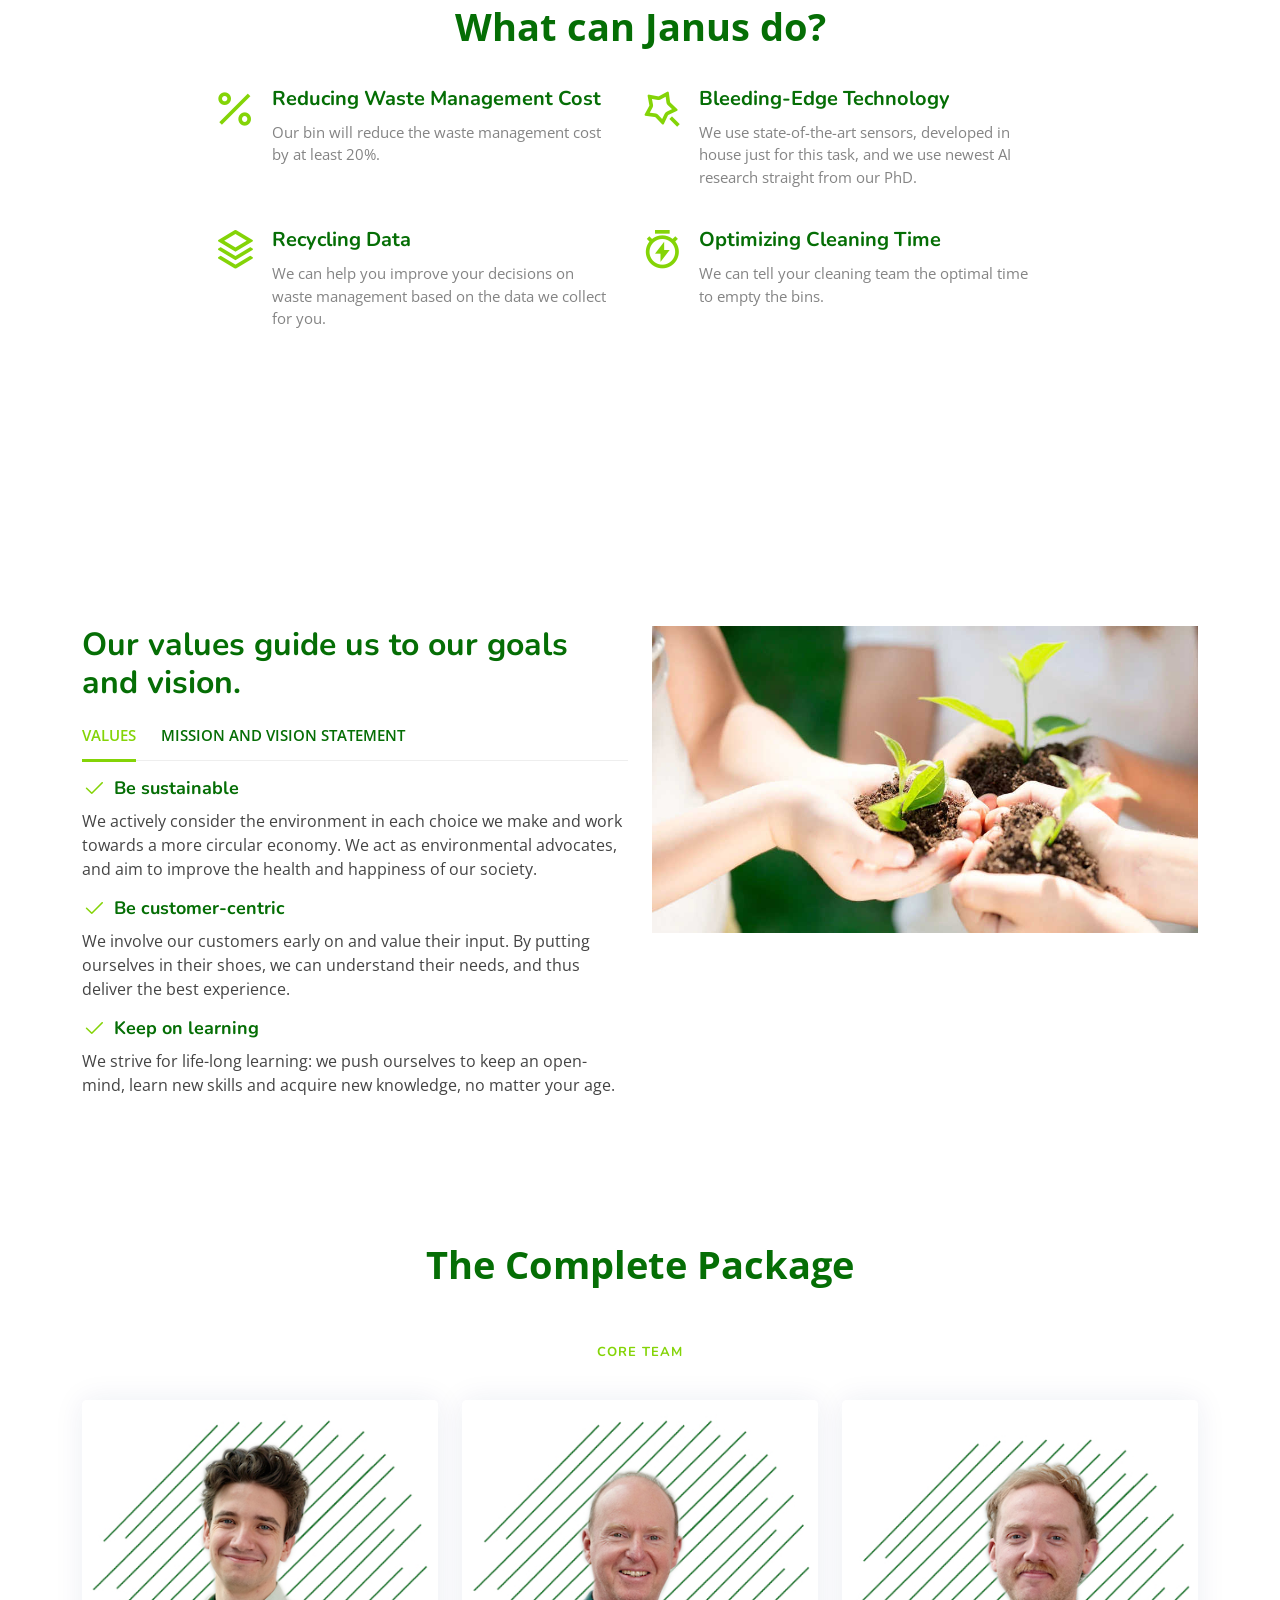
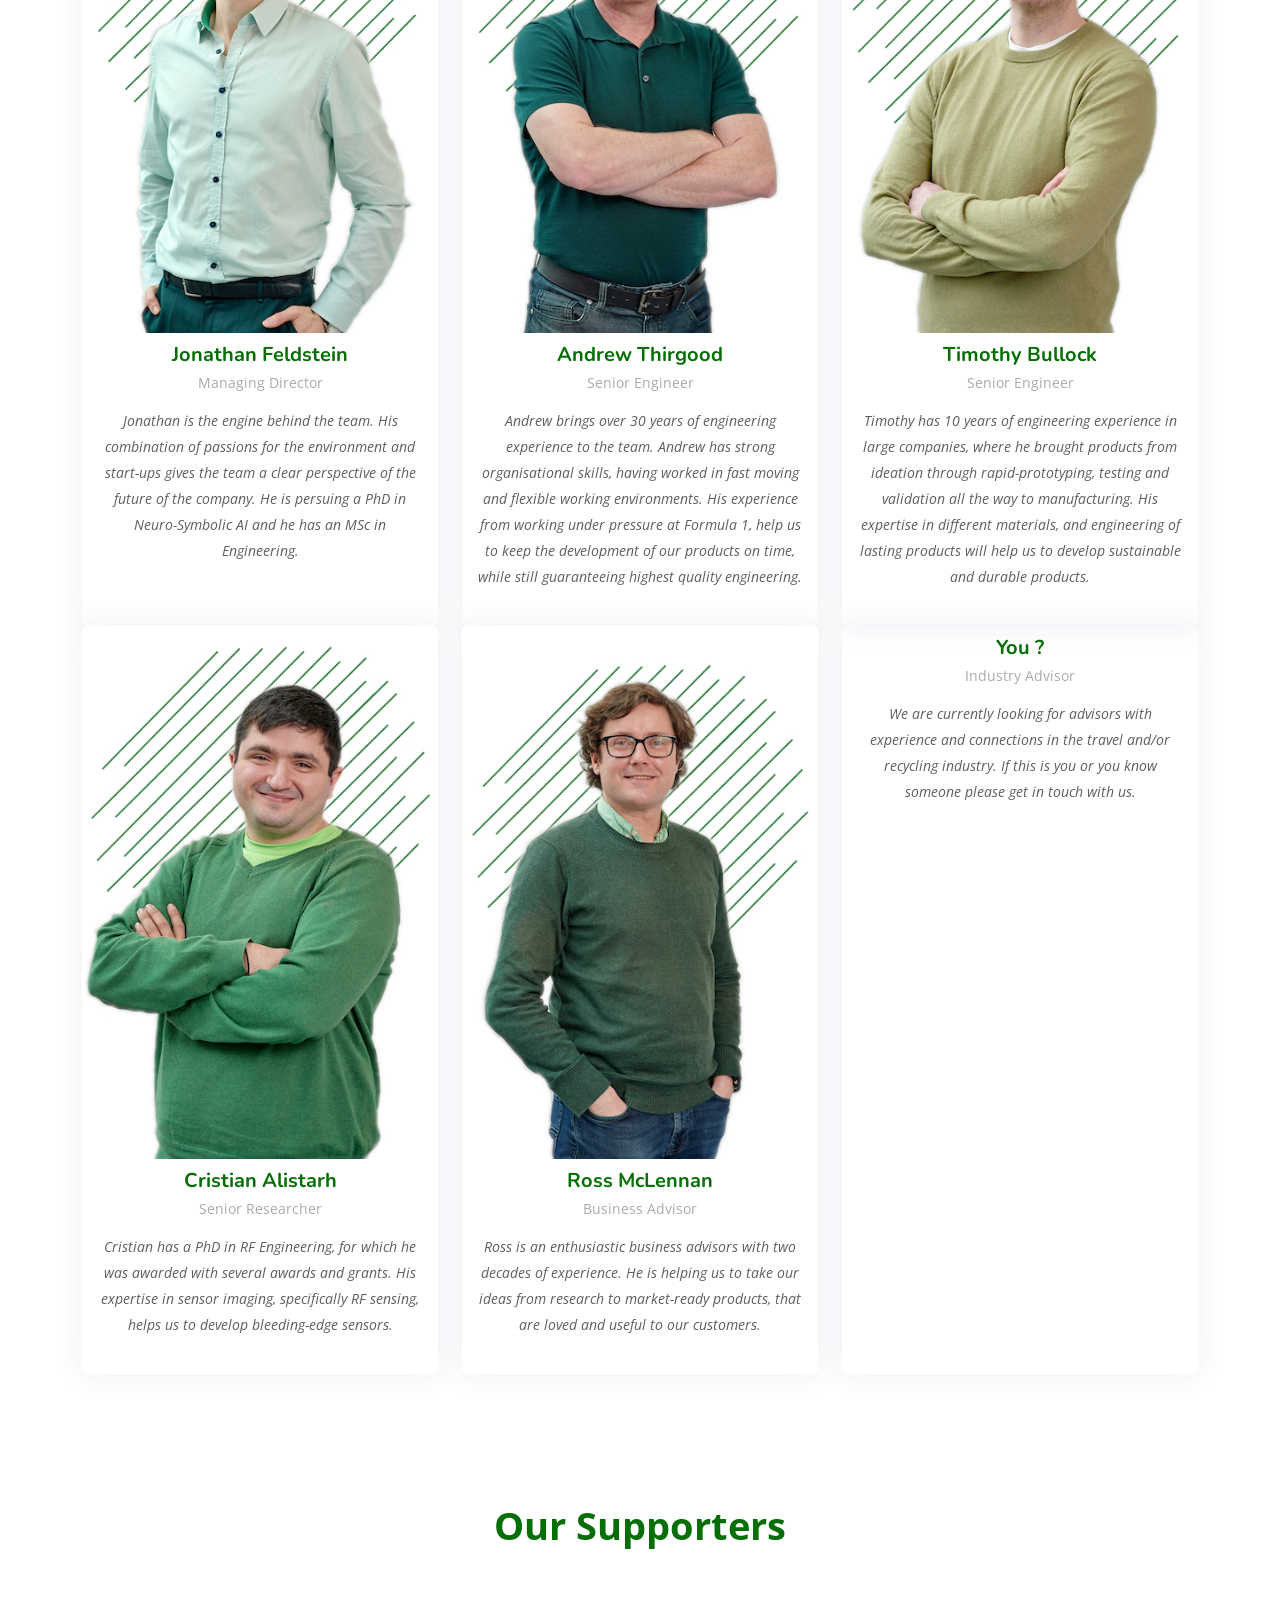
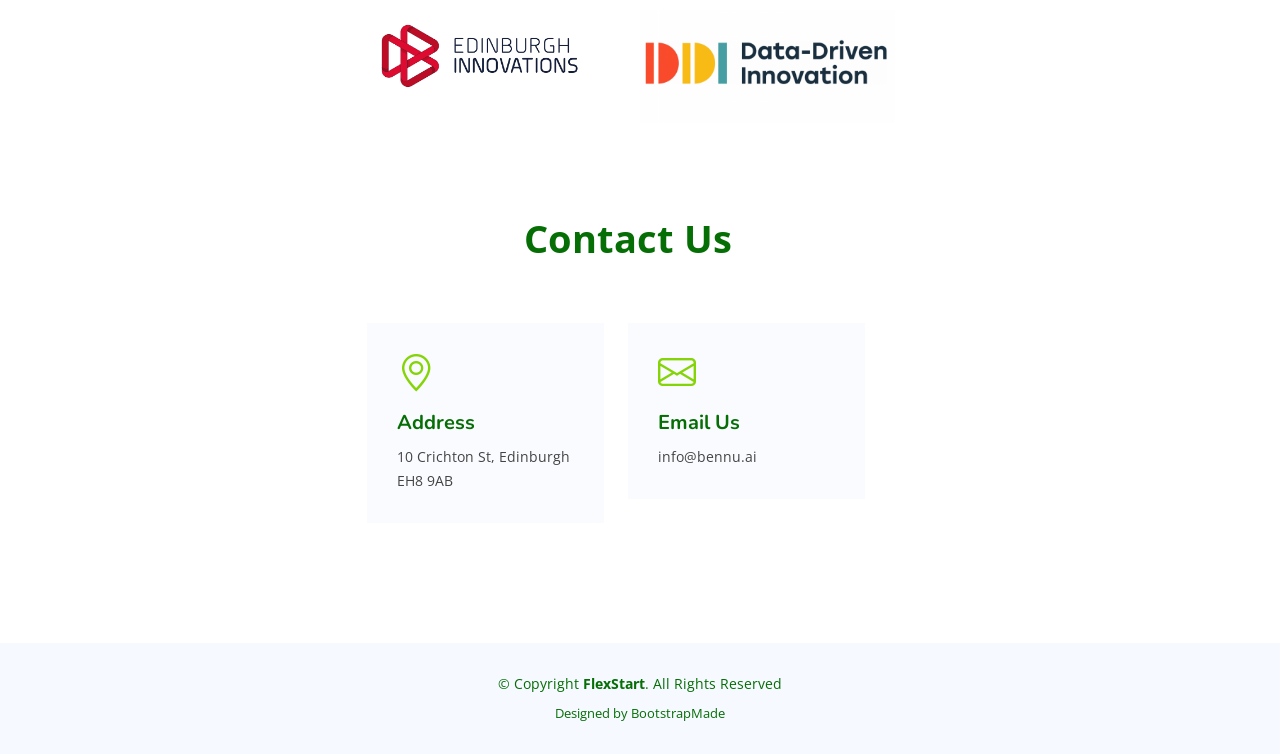
==== commit e2957aa7: "Update index.html Fixed advisor" ====
--- a/index.html
+++ b/index.html
@@ -596,7 +596,7 @@
           <div class="col-lg-4 col-md-6 d-flex align-items-stretch" data-aos="fade-up" data-aos-delay="400">
             <div class="member">
               <div class="member-img">
-                <img src="assets/img/team/ross_stripes.jpg" class="img-fluid" alt="">
+<!--                 <img src="assets/img/team/ross_stripes.jpg" class="img-fluid" alt=""> -->
                 <div class="social">
                   <!-- <a href=""><i class="bi bi-linkedin"></i></a> -->
                 </div>
@@ -754,4 +754,4 @@
 
 </body>
 
-</html>+</html>
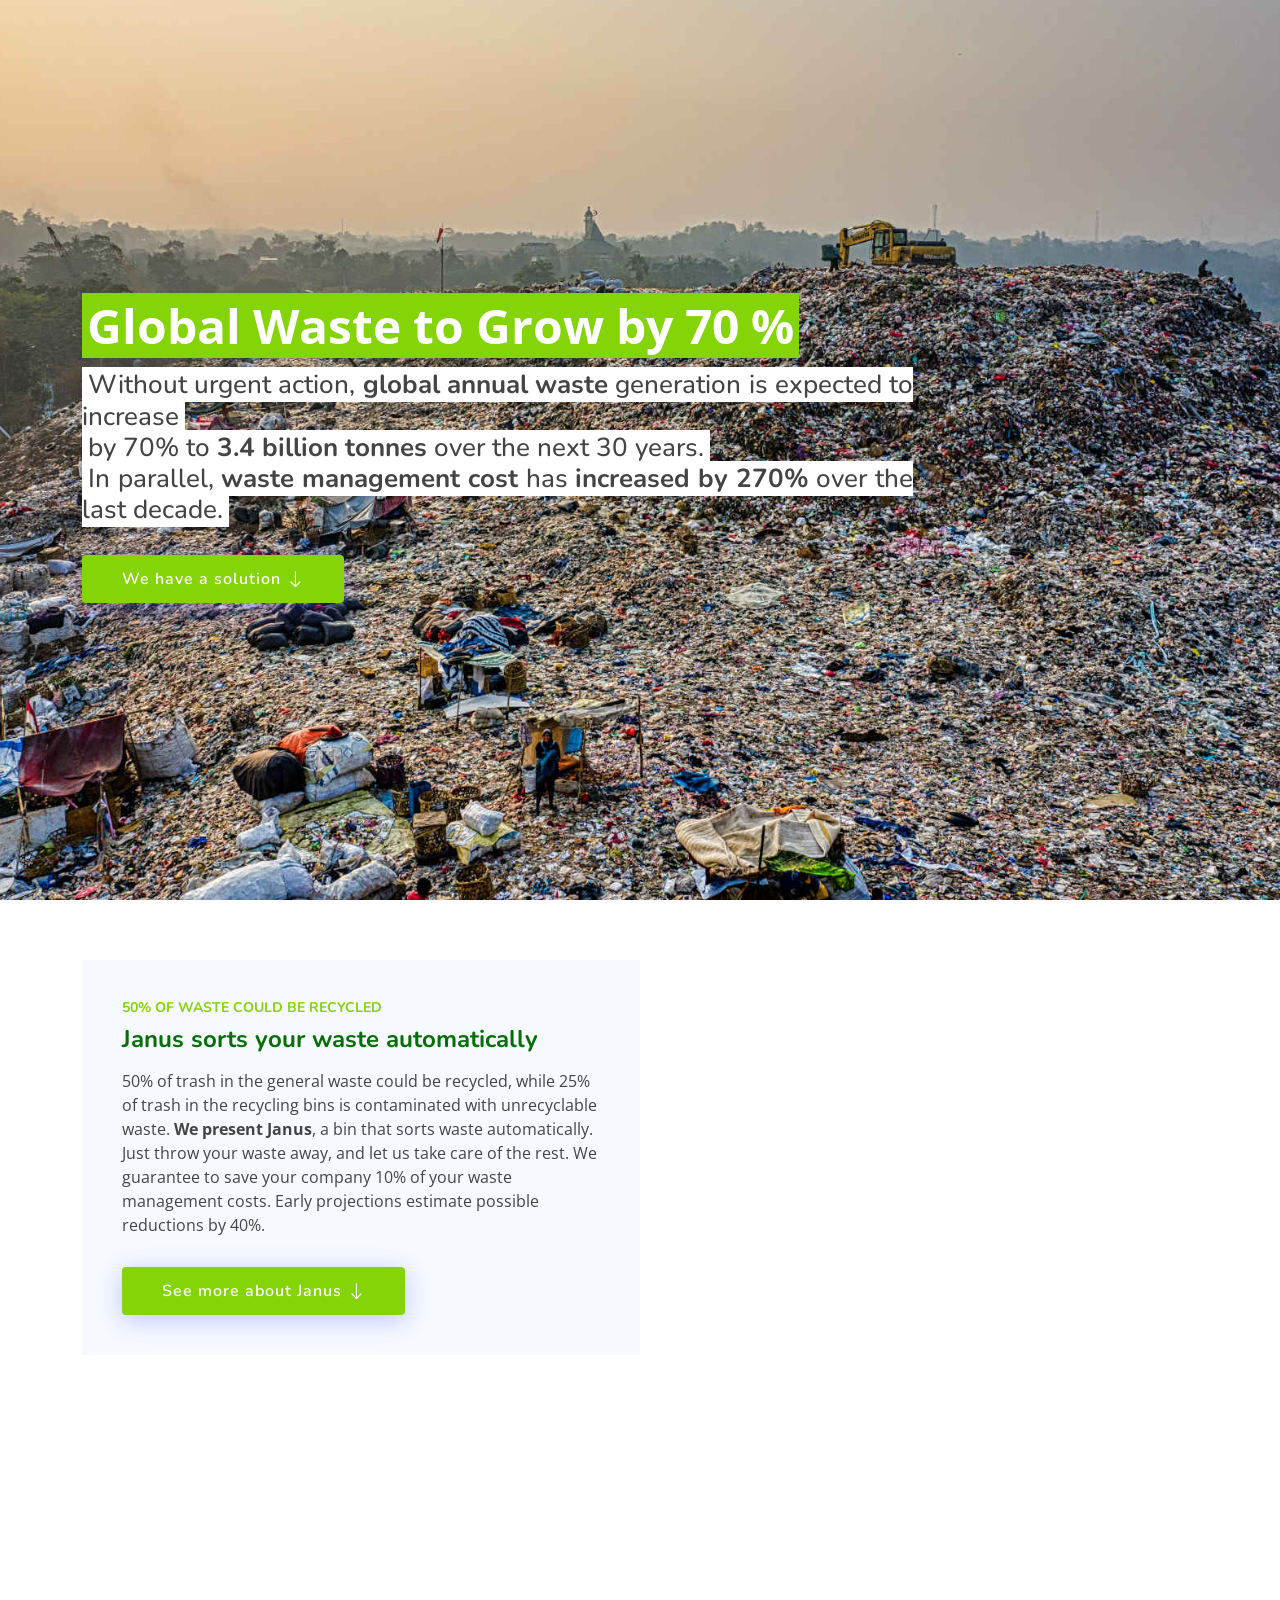
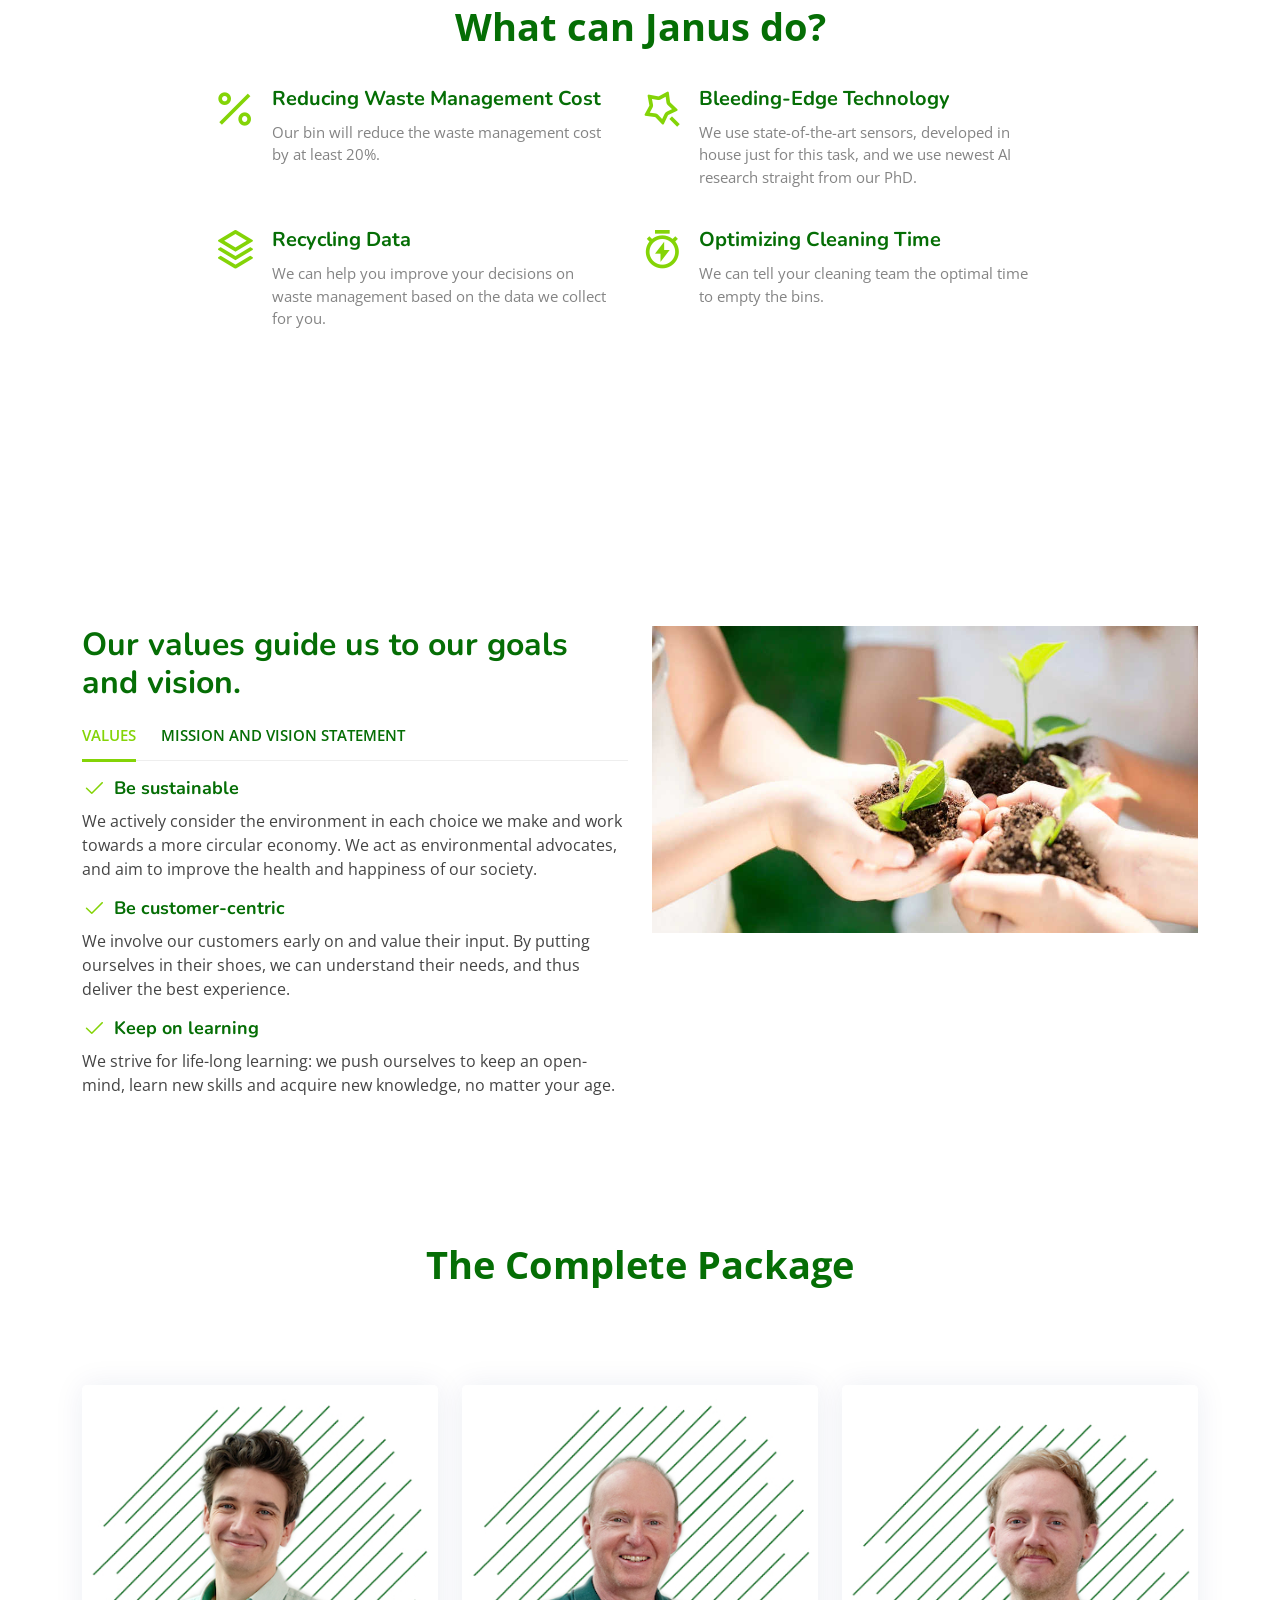
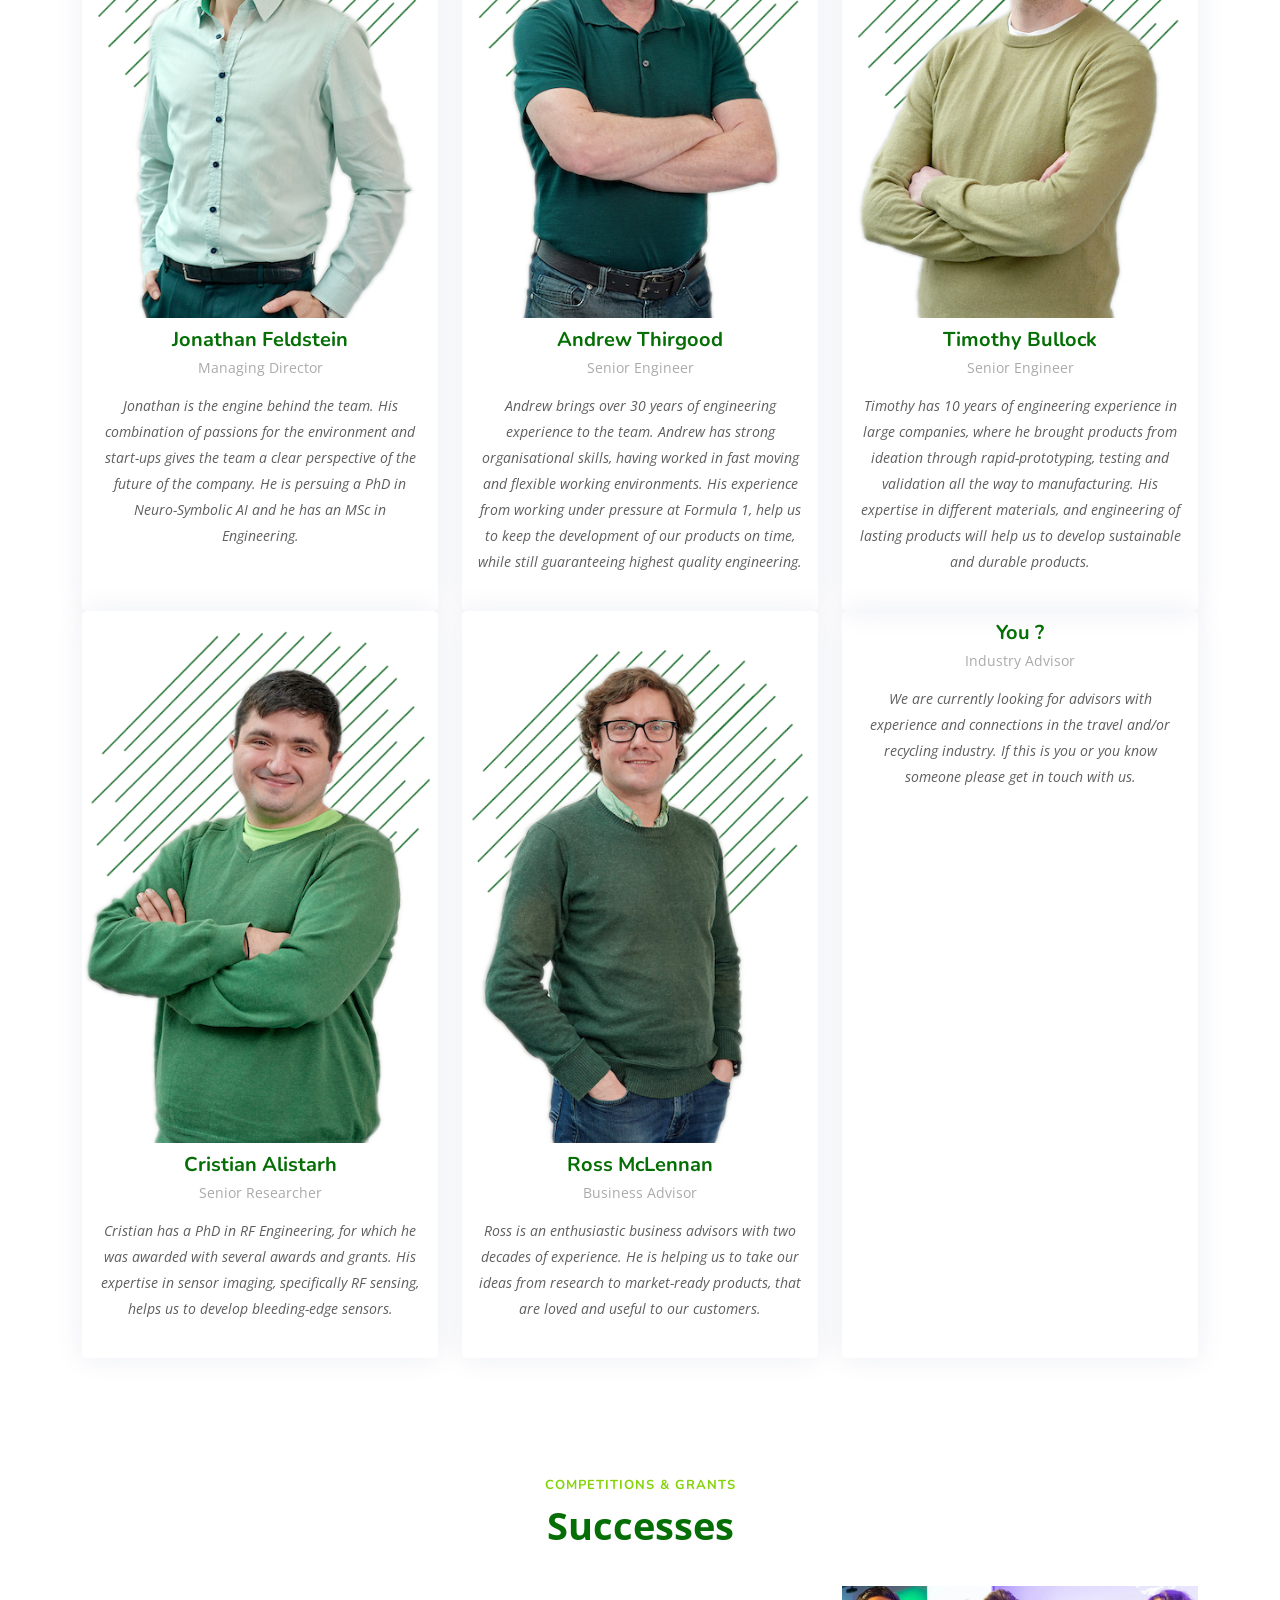
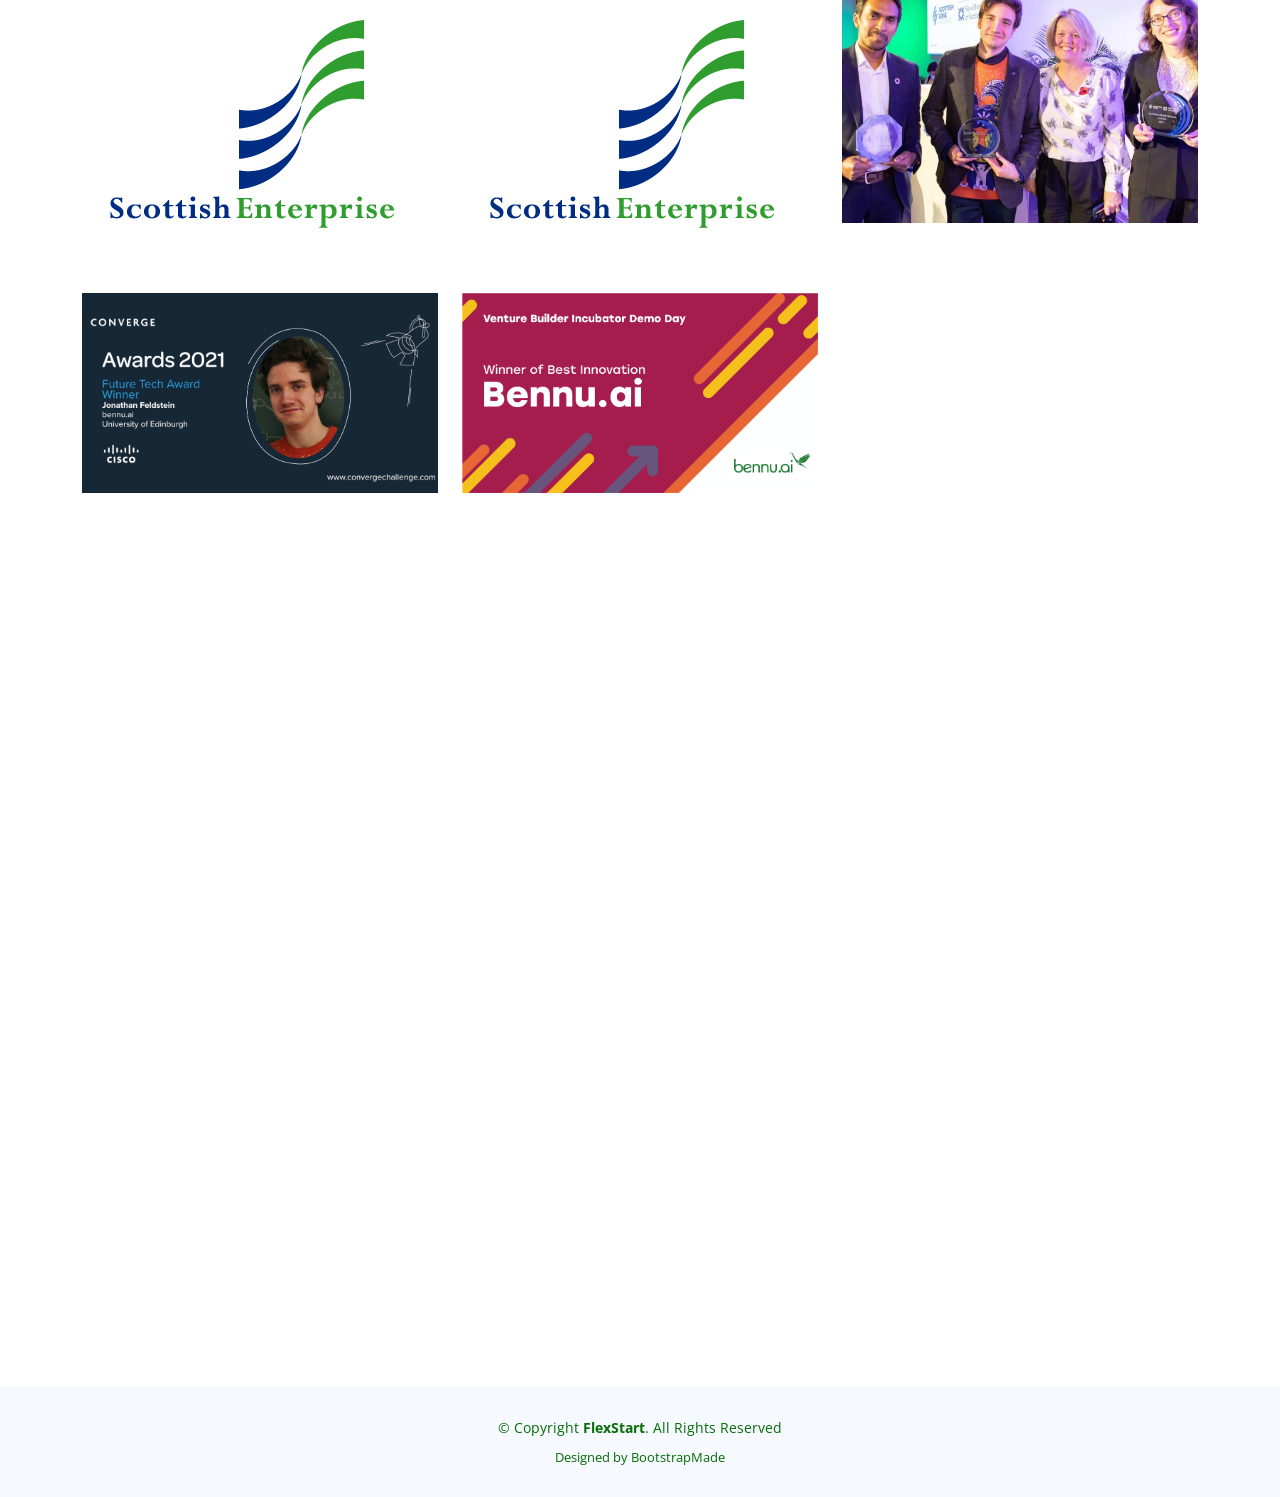
==== commit 3514ad60: "Updated competition section" ====
--- a/index.html
+++ b/index.html
@@ -52,6 +52,7 @@
           <li><a class="nav-link scrollto" href="#about">Janus - The Bin</a></li>
           <li><a class="nav-link scrollto" href="#features">Our Values</a></li>
           <li><a class="nav-link scrollto" href="#team">Team</a></li>
+          <li><a class="nav-link scrollto" href="#portfolio">Successes</a></li>
           <li><a class="getstarted scrollto" href="#contact">Contact Us</a></li>
         </ul>
         <i class="bi bi-list mobile-nav-toggle"></i>
@@ -193,159 +194,7 @@
       
               </div><!-- End Feature Icons -->
     </section>
-   <!--  <section id="portfolio" class="portfolio">
-
-      <div class="container" data-aos="fade-up">
-
-        <header class="section-header">
-          <h2>Gallery</h2>
-          <p>Check our latest progress</p>
-        </header>
-
-        <div class="row" data-aos="fade-up" data-aos-delay="100">
-          <div class="col-lg-12 d-flex justify-content-center">
-            <ul id="portfolio-flters">
-              <li data-filter="*" class="filter-active">All</li>
-              <li data-filter=".filter-app">Hardware</li>
-              <li data-filter=".filter-card">Software</li>
-              <li data-filter=".filter-web">Schematics</li>
-            </ul>
-          </div>
-        </div>
-
-        <div class="row gy-4 portfolio-container" data-aos="fade-up" data-aos-delay="200">
-
-          <div class="col-lg-4 col-md-6 portfolio-item filter-app">
-            <div class="portfolio-wrap">
-              <img src="assets/img/portfolio/portfolio-1.jpg" class="img-fluid" alt="">
-              <div class="portfolio-info">
-                <h4>App 1</h4>
-                <p>App</p>
-                <div class="portfolio-links">
-                  <a href="assets/img/portfolio/portfolio-1.jpg" data-gallery="portfolioGallery" class="portfokio-lightbox" title="App 1"><i class="bi bi-plus"></i></a>
-                  <a href="portfolio-details.html" title="More Details"><i class="bi bi-link"></i></a>
-                </div>
-              </div>
-            </div>
-          </div>
-
-          <div class="col-lg-4 col-md-6 portfolio-item filter-web">
-            <div class="portfolio-wrap">
-              <img src="assets/img/portfolio/portfolio-2.jpg" class="img-fluid" alt="">
-              <div class="portfolio-info">
-                <h4>Web 3</h4>
-                <p>Web</p>
-                <div class="portfolio-links">
-                  <a href="assets/img/portfolio/portfolio-2.jpg" data-gallery="portfolioGallery" class="portfokio-lightbox" title="Web 3"><i class="bi bi-plus"></i></a>
-                  <a href="portfolio-details.html" title="More Details"><i class="bi bi-link"></i></a>
-                </div>
-              </div>
-            </div>
-          </div>
-
-          <div class="col-lg-4 col-md-6 portfolio-item filter-app">
-            <div class="portfolio-wrap">
-              <img src="assets/img/portfolio/portfolio-3.jpg" class="img-fluid" alt="">
-              <div class="portfolio-info">
-                <h4>App 2</h4>
-                <p>App</p>
-                <div class="portfolio-links">
-                  <a href="assets/img/portfolio/portfolio-3.jpg" data-gallery="portfolioGallery" class="portfokio-lightbox" title="App 2"><i class="bi bi-plus"></i></a>
-                  <a href="portfolio-details.html" title="More Details"><i class="bi bi-link"></i></a>
-                </div>
-              </div>
-            </div>
-          </div>
-
-          <div class="col-lg-4 col-md-6 portfolio-item filter-card">
-            <div class="portfolio-wrap">
-              <img src="assets/img/portfolio/portfolio-4.jpg" class="img-fluid" alt="">
-              <div class="portfolio-info">
-                <h4>Card 2</h4>
-                <p>Card</p>
-                <div class="portfolio-links">
-                  <a href="assets/img/portfolio/portfolio-4.jpg" data-gallery="portfolioGallery" class="portfokio-lightbox" title="Card 2"><i class="bi bi-plus"></i></a>
-                  <a href="portfolio-details.html" title="More Details"><i class="bi bi-link"></i></a>
-                </div>
-              </div>
-            </div>
-          </div>
-
-          <div class="col-lg-4 col-md-6 portfolio-item filter-web">
-            <div class="portfolio-wrap">
-              <img src="assets/img/portfolio/portfolio-5.jpg" class="img-fluid" alt="">
-              <div class="portfolio-info">
-                <h4>Web 2</h4>
-                <p>Web</p>
-                <div class="portfolio-links">
-                  <a href="assets/img/portfolio/portfolio-5.jpg" data-gallery="portfolioGallery" class="portfokio-lightbox" title="Web 2"><i class="bi bi-plus"></i></a>
-                  <a href="portfolio-details.html" title="More Details"><i class="bi bi-link"></i></a>
-                </div>
-              </div>
-            </div>
-          </div>
-
-          <div class="col-lg-4 col-md-6 portfolio-item filter-app">
-            <div class="portfolio-wrap">
-              <img src="assets/img/portfolio/portfolio-6.jpg" class="img-fluid" alt="">
-              <div class="portfolio-info">
-                <h4>App 3</h4>
-                <p>App</p>
-                <div class="portfolio-links">
-                  <a href="assets/img/portfolio/portfolio-6.jpg" data-gallery="portfolioGallery" class="portfokio-lightbox" title="App 3"><i class="bi bi-plus"></i></a>
-                  <a href="portfolio-details.html" title="More Details"><i class="bi bi-link"></i></a>
-                </div>
-              </div>
-            </div>
-          </div>
-
-          <div class="col-lg-4 col-md-6 portfolio-item filter-card">
-            <div class="portfolio-wrap">
-              <img src="assets/img/portfolio/portfolio-7.jpg" class="img-fluid" alt="">
-              <div class="portfolio-info">
-                <h4>Card 1</h4>
-                <p>Card</p>
-                <div class="portfolio-links">
-                  <a href="assets/img/portfolio/portfolio-7.jpg" data-gallery="portfolioGallery" class="portfokio-lightbox" title="Card 1"><i class="bi bi-plus"></i></a>
-                  <a href="portfolio-details.html" title="More Details"><i class="bi bi-link"></i></a>
-                </div>
-              </div>
-            </div>
-          </div>
-
-          <div class="col-lg-4 col-md-6 portfolio-item filter-card">
-            <div class="portfolio-wrap">
-              <img src="assets/img/portfolio/portfolio-8.jpg" class="img-fluid" alt="">
-              <div class="portfolio-info">
-                <h4>Card 3</h4>
-                <p>Card</p>
-                <div class="portfolio-links">
-                  <a href="assets/img/portfolio/portfolio-8.jpg" data-gallery="portfolioGallery" class="portfokio-lightbox" title="Card 3"><i class="bi bi-plus"></i></a>
-                  <a href="portfolio-details.html" title="More Details"><i class="bi bi-link"></i></a>
-                </div>
-              </div>
-            </div>
-          </div>
-
-          <div class="col-lg-4 col-md-6 portfolio-item filter-web">
-            <div class="portfolio-wrap">
-              <img src="assets/img/portfolio/portfolio-9.jpg" class="img-fluid" alt="">
-              <div class="portfolio-info">
-                <h4>Web 3</h4>
-                <p>Web</p>
-                <div class="portfolio-links">
-                  <a href="assets/img/portfolio/portfolio-9.jpg" data-gallery="portfolioGallery" class="portfokio-lightbox" title="Web 3"><i class="bi bi-plus"></i></a>
-                  <a href="portfolio-details.html" title="More Details"><i class="bi bi-link"></i></a>
-                </div>
-              </div>
-            </div>
-          </div>
-
-        </div>
-
-      </div>
-
-    </section>   -->
+ 
     <!-- ======= Features Section ======= -->
     <section id="features" class="features">
 
@@ -436,7 +285,7 @@
         </header>
         <header class="section-header">
           <p></p>
-          <h2>Core Team</h2>
+          <!-- <h2>Core Team</h2> -->
         </header>
 
         <div class="row gy-3">
@@ -596,7 +445,7 @@
           <div class="col-lg-4 col-md-6 d-flex align-items-stretch" data-aos="fade-up" data-aos-delay="400">
             <div class="member">
               <div class="member-img">
-<!--                 <img src="assets/img/team/ross_stripes.jpg" class="img-fluid" alt=""> -->
+                <!-- <img src="assets/img/team/ross_stripes.jpg" class="img-fluid" alt=""> -->
                 <div class="social">
                   <!-- <a href=""><i class="bi bi-linkedin"></i></a> -->
                 </div>
@@ -614,6 +463,161 @@
 
     </section><!-- End Team Section -->
 
+    <section id="portfolio" class="portfolio">
+
+      <div class="container" data-aos="fade-up">
+
+        <header class="section-header">
+          <h2>Competitions & Grants</h2>
+          <p>Successes</p>
+        </header>
+<!-- 
+        <div class="row" data-aos="fade-up" data-aos-delay="100">
+          <div class="col-lg-12 d-flex justify-content-center">
+            <ul id="portfolio-flters">
+              <li data-filter="*" class="filter-active">All</li>
+              <li data-filter=".filter-app">Hardware</li>
+              <li data-filter=".filter-card">Software</li>
+              <li data-filter=".filter-web">Schematics</li>
+            </ul>
+          </div>
+        </div>
+ -->
+        <div class="row gy-4 portfolio-container" data-aos="fade-up" data-aos-delay="200">
+
+          <div class="col-lg-4 col-md-6 portfolio-item filter-web">
+            <div class="portfolio-wrap">
+              <img src="assets/img/competitions/scottish-enterprise.jpg" class="img-fluid" alt="">
+              <div class="portfolio-info">
+                <h4>IP Grant</h4>
+                <p>Scottish Enterprise</p>
+                <div class="portfolio-links">
+                  <!-- <a href="assets/img/portfolio/portfolio-5.jpg" data-gallery="portfolioGallery" class="portfokio-lightbox" title="Web 2"><i class="bi bi-plus"></i></a> -->
+                  <!-- <a href="portfolio-details.html" title="More Details"><i class="bi bi-link"></i></a> -->
+                </div>
+              </div>
+            </div>
+          </div>
+
+          <div class="col-lg-4 col-md-6 portfolio-item filter-app">
+            <div class="portfolio-wrap">
+              <img src="assets/img/competitions/scottish-enterprise.jpg" class="img-fluid" alt="">
+              <div class="portfolio-info">
+                <h4>SMART Grant</h4>
+                <p>Scottish Enterprise</p>
+                <div class="portfolio-links">
+                  <!-- <a href="assets/img/portfolio/portfolio-1.jpg" data-gallery="portfolioGallery" class="portfokio-lightbox" title="Scottish SMART Grant"><i class="bi bi-plus"></i></a> -->
+                  <!-- <a href="portfolio-details.html" title="More Details"><i class="bi bi-link"></i></a> -->
+                </div>
+              </div>
+            </div>
+          </div>
+
+          <div class="col-lg-4 col-md-6 portfolio-item filter-web">
+            <div class="portfolio-wrap">
+              <img src="assets/img/competitions/Scottish-EDGE.jpg" class="img-fluid" alt="">
+              <div class="portfolio-info">
+                <h4>COP26 - Net Zero</h4>
+                <p>Scottish EDGE</p>
+                <div class="portfolio-links">
+                  <!-- <a href="assets/img/portfolio/portfolio-2.jpg" data-gallery="portfolioGallery" class="portfokio-lightbox" title="Web 3"><i class="bi bi-plus"></i></a> -->
+                  <a href="https://www.digit.fyi/scots-entrepreneurs-bag-200k-scottish-edge-awards/" title="More Details"><i class="bi bi-link"></i></a>
+                </div>
+              </div>
+            </div>
+          </div>
+
+          <div class="col-lg-4 col-md-6 portfolio-item filter-app">
+            <div class="portfolio-wrap">
+              <img src="assets/img/competitions/CiscoFuture.jpg" class="img-fluid" alt="">
+              <div class="portfolio-info">
+                <h4>Future Tech</h4>
+                <p>Converge</p>
+                <div class="portfolio-links">
+                  <!-- <a href="assets/img/portfolio/portfolio-3.jpg" data-gallery="portfolioGallery" class="portfokio-lightbox" title="App 2"><i class="bi bi-plus"></i></a> -->
+                  <a href="https://edinburgh-innovations.ed.ac.uk/news/triple-win-for-ei-clients-at-converge" title="More Details"><i class="bi bi-link"></i></a>
+                </div>
+              </div>
+            </div>
+          </div>
+
+          <div class="col-lg-4 col-md-6 portfolio-item filter-card">
+            <div class="portfolio-wrap">
+              <img src="assets/img/competitions/VBIBestInnovation.png" class="img-fluid" alt="">
+              <div class="portfolio-info">
+                <h4>Best Innovation</h4>
+                <p>Venture Builder</p>
+                <div class="portfolio-links">
+                  <!-- <a href="assets/img/portfolio/portfolio-4.jpg" data-gallery="portfolioGallery" class="portfokio-lightbox" title="Card 2"><i class="bi bi-plus"></i></a> -->
+                  <!-- <a href="portfolio-details.html" title="More Details"><i class="bi bi-link"></i></a> -->
+                </div>
+              </div>
+            </div>
+          </div>
+
+
+
+          <!-- <div class="col-lg-4 col-md-6 portfolio-item filter-app">
+            <div class="portfolio-wrap">
+              <img src="assets/img/portfolio/portfolio-6.jpg" class="img-fluid" alt="">
+              <div class="portfolio-info">
+                <h4>App 3</h4>
+                <p>App</p>
+                <div class="portfolio-links">
+                  <a href="assets/img/portfolio/portfolio-6.jpg" data-gallery="portfolioGallery" class="portfokio-lightbox" title="App 3"><i class="bi bi-plus"></i></a>
+                  <a href="portfolio-details.html" title="More Details"><i class="bi bi-link"></i></a>
+                </div>
+              </div>
+            </div>
+          </div>
+
+          <div class="col-lg-4 col-md-6 portfolio-item filter-card">
+            <div class="portfolio-wrap">
+              <img src="assets/img/portfolio/portfolio-7.jpg" class="img-fluid" alt="">
+              <div class="portfolio-info">
+                <h4>Card 1</h4>
+                <p>Card</p>
+                <div class="portfolio-links">
+                  <a href="assets/img/portfolio/portfolio-7.jpg" data-gallery="portfolioGallery" class="portfokio-lightbox" title="Card 1"><i class="bi bi-plus"></i></a>
+                  <a href="portfolio-details.html" title="More Details"><i class="bi bi-link"></i></a>
+                </div>
+              </div>
+            </div>
+          </div>
+
+          <div class="col-lg-4 col-md-6 portfolio-item filter-card">
+            <div class="portfolio-wrap">
+              <img src="assets/img/portfolio/portfolio-8.jpg" class="img-fluid" alt="">
+              <div class="portfolio-info">
+                <h4>Card 3</h4>
+                <p>Card</p>
+                <div class="portfolio-links">
+                  <a href="assets/img/portfolio/portfolio-8.jpg" data-gallery="portfolioGallery" class="portfokio-lightbox" title="Card 3"><i class="bi bi-plus"></i></a>
+                  <a href="portfolio-details.html" title="More Details"><i class="bi bi-link"></i></a>
+                </div>
+              </div>
+            </div>
+          </div>
+
+          <div class="col-lg-4 col-md-6 portfolio-item filter-web">
+            <div class="portfolio-wrap">
+              <img src="assets/img/portfolio/portfolio-9.jpg" class="img-fluid" alt="">
+              <div class="portfolio-info">
+                <h4>Web 3</h4>
+                <p>Web</p>
+                <div class="portfolio-links">
+                  <a href="assets/img/portfolio/portfolio-9.jpg" data-gallery="portfolioGallery" class="portfokio-lightbox" title="Web 3"><i class="bi bi-plus"></i></a>
+                  <a href="portfolio-details.html" title="More Details"><i class="bi bi-link"></i></a>
+                </div>
+              </div>
+            </div>
+          </div> -->
+
+        </div>
+
+      </div>
+
+    </section> 
     <!-- ======= Clients Section ======= -->
     <section id="clients" class="clients">
 
@@ -634,6 +638,7 @@
               <div class="col-md-3">
                 <img src="assets/img/partners/ddi-logo.png" class="img-fluid" alt="">
               </div>
+            </div>
 <!--               <div class="col-md-3">
                 <div class="info-box">
                   <i class="bi bi-telephone"></i>
@@ -680,7 +685,9 @@
                 <div class="info-box">
                   <i class="bi bi-geo-alt"></i>
                   <h3>Address</h3>
-                  <p>10 Crichton St, Edinburgh EH8 9AB</p>
+                  <p>Appleton Tower</p>
+                  <p>11 Crichton Street</p>
+                  <p>Edinburgh, EH8 9LE</p>
                 </div>
               </div>
 <!--               <div class="col-md-3">
@@ -695,6 +702,8 @@
                   <i class="bi bi-envelope"></i>
                   <h3>Email Us</h3>
                   <p>info@bennu.ai<br></p>
+                  <p> </p>
+                  <p> </p>
                 </div>
               </div>
               <div class="col-md-3"></div>
@@ -754,4 +763,4 @@
 
 </body>
 
-</html>
+</html>
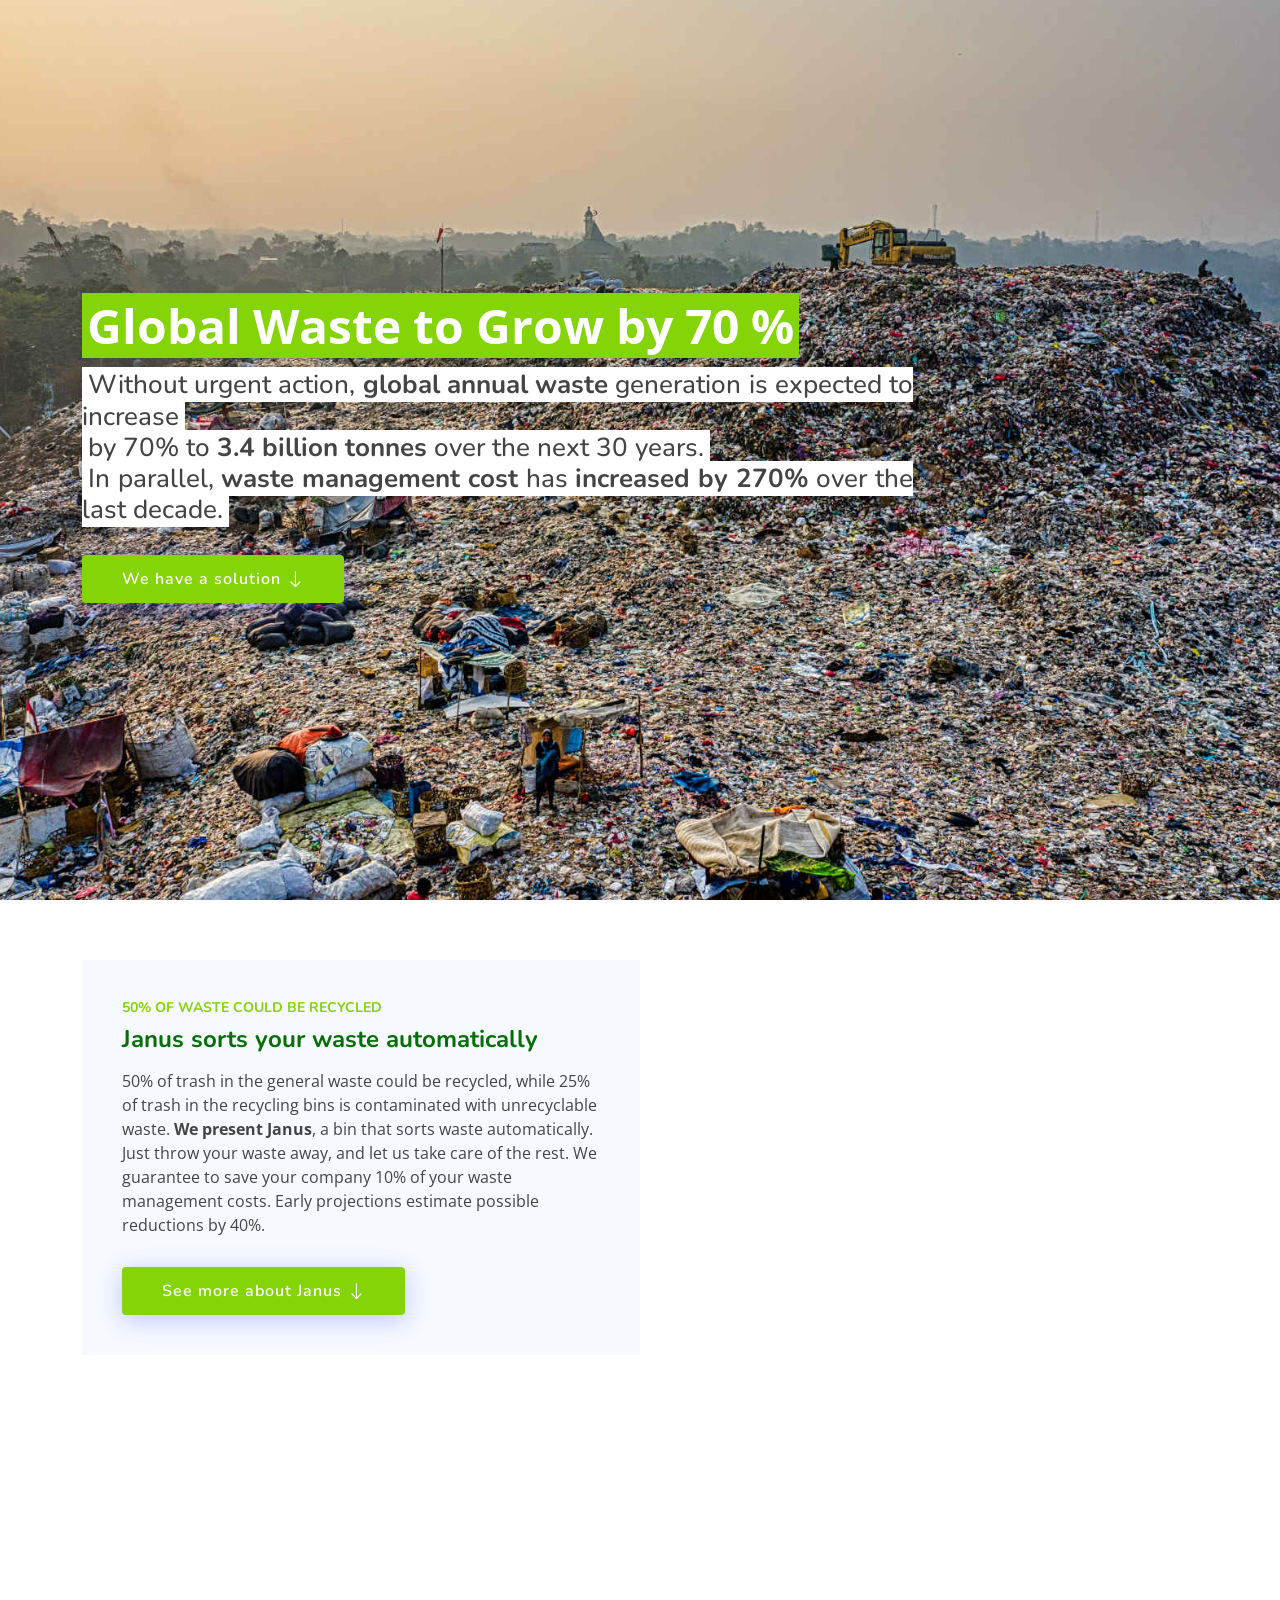
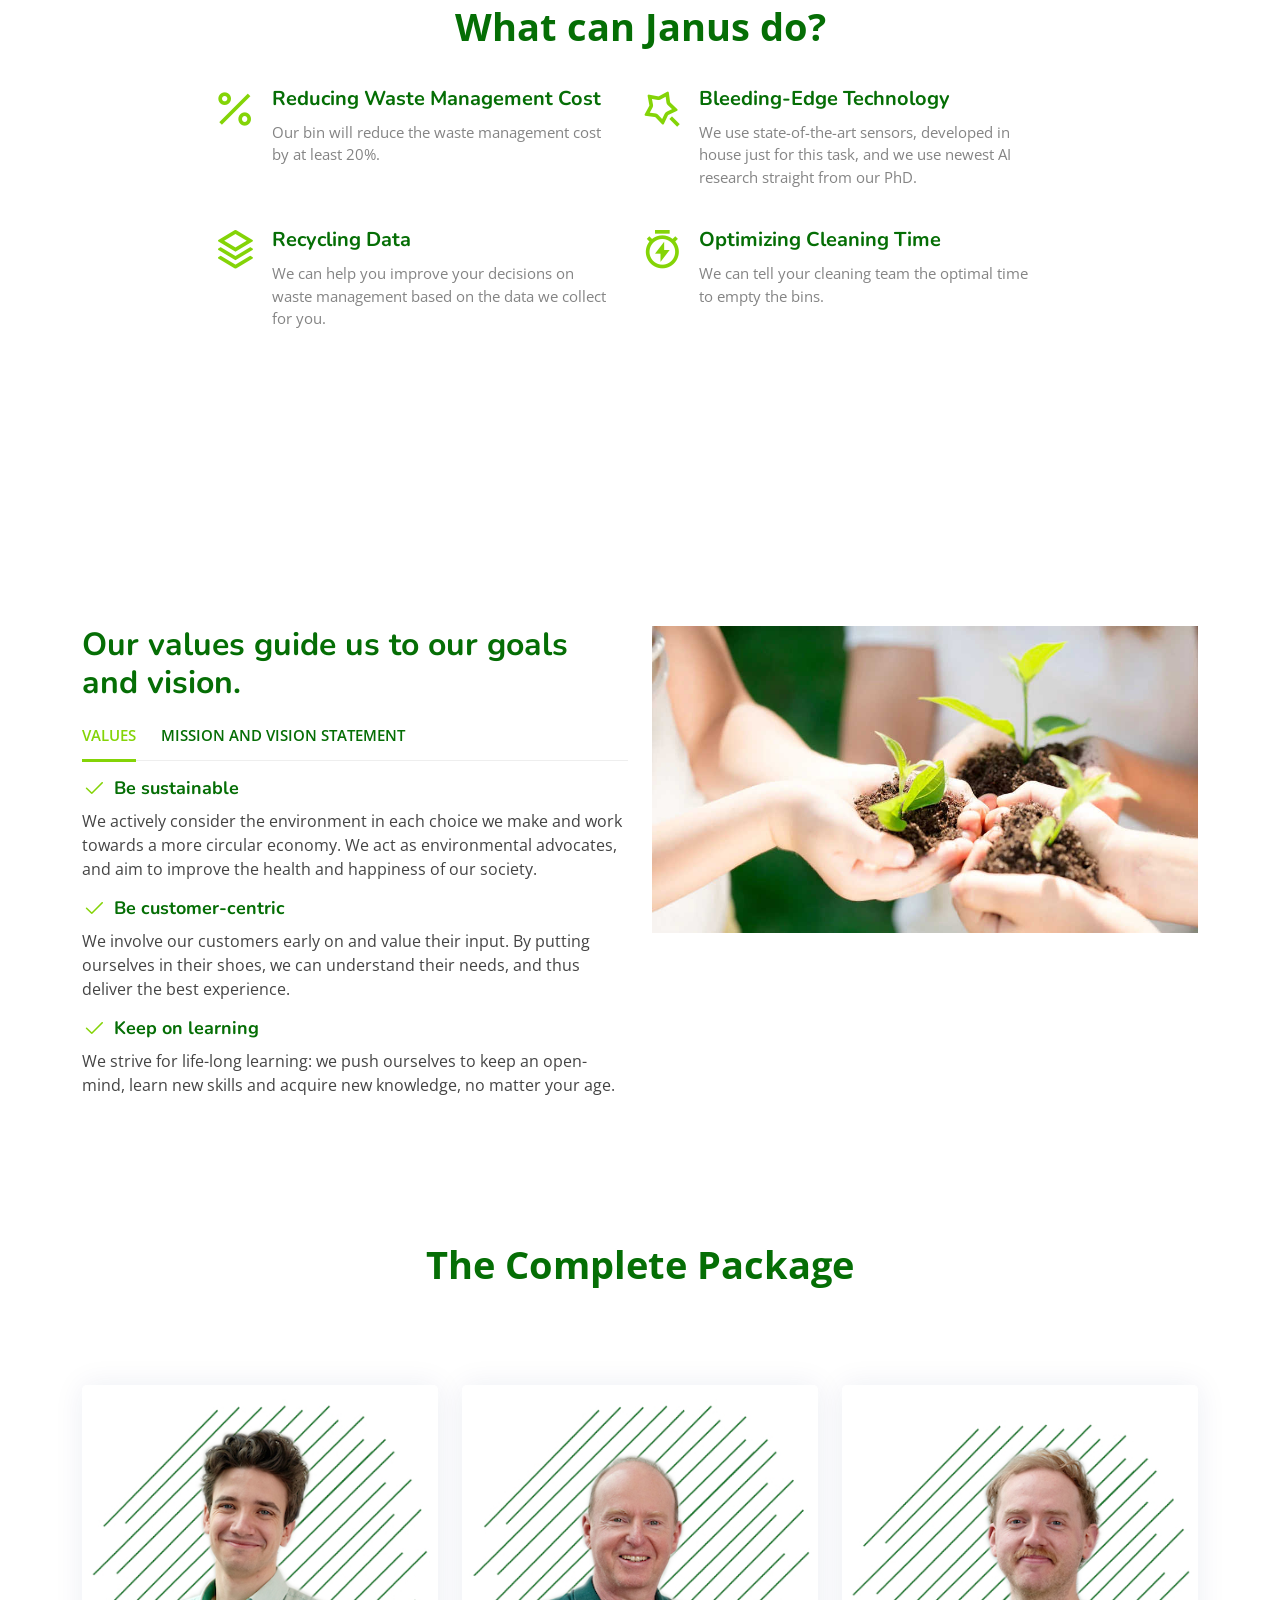
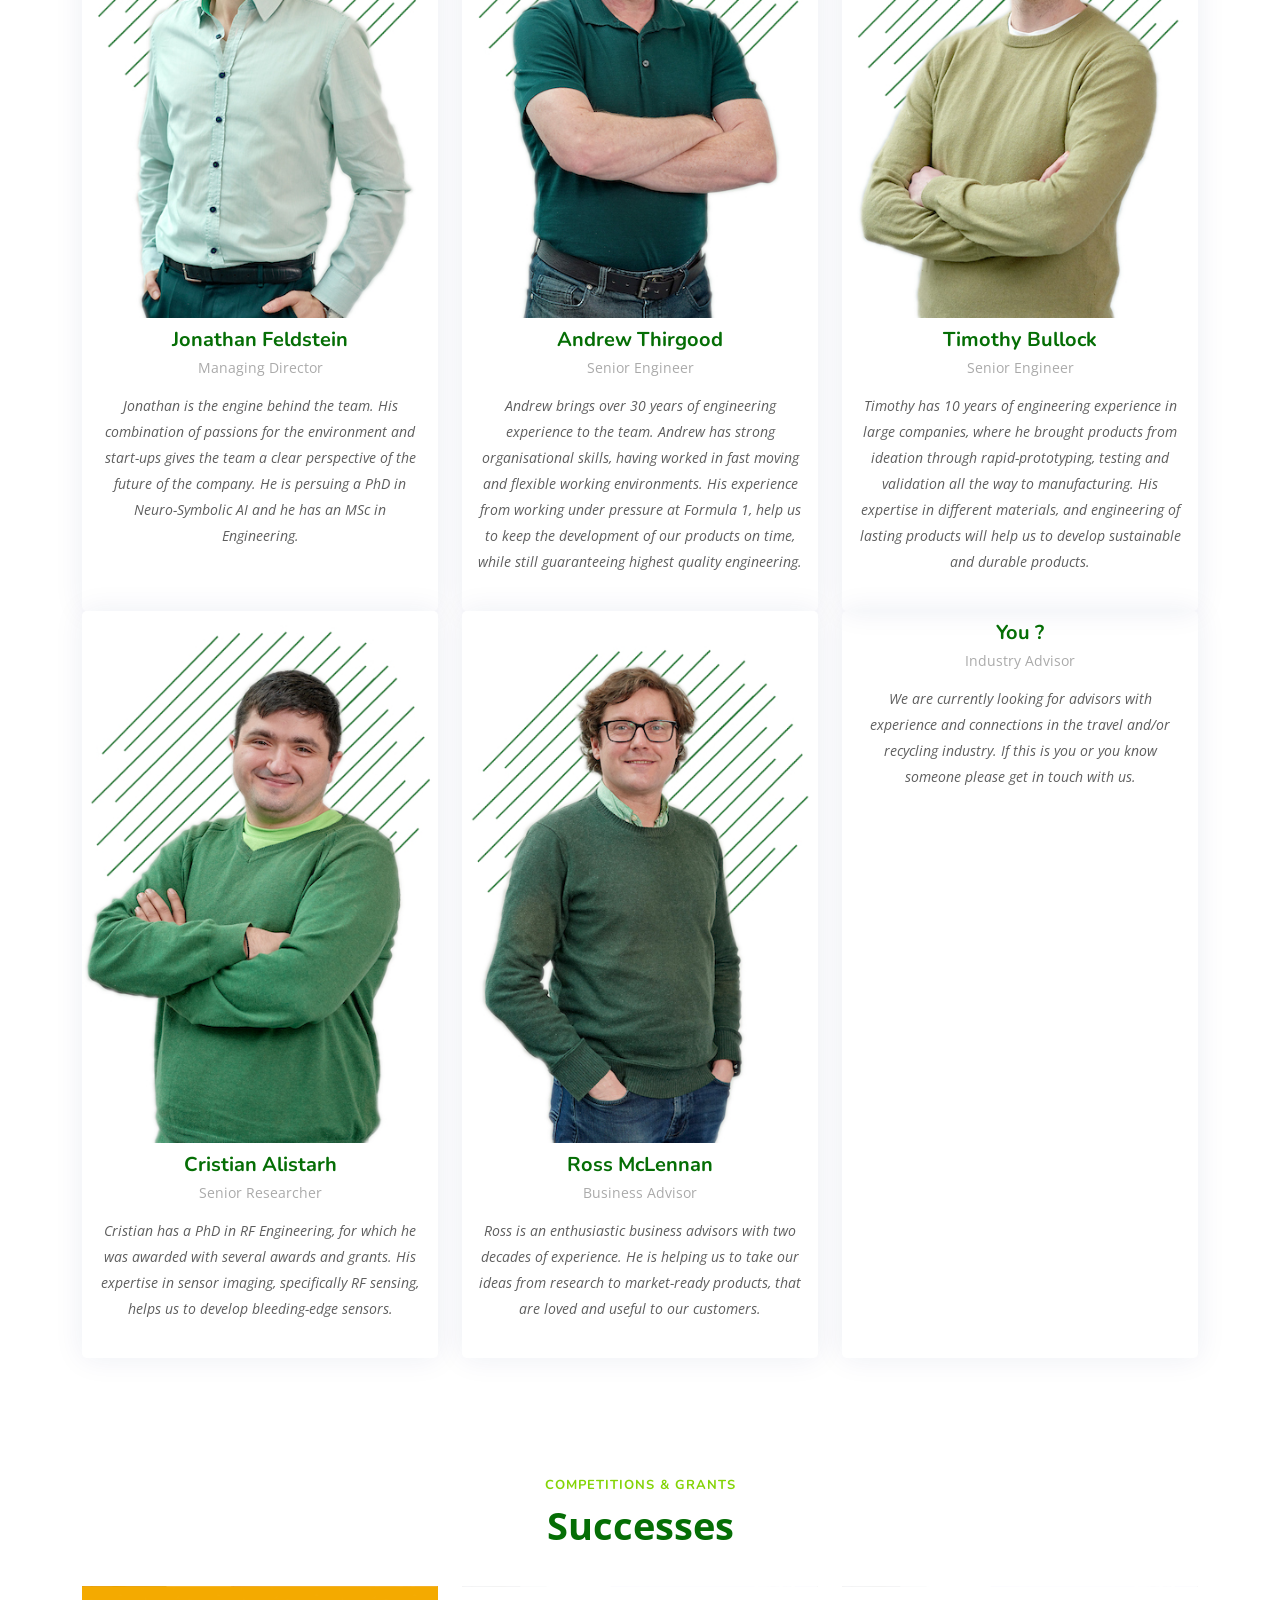
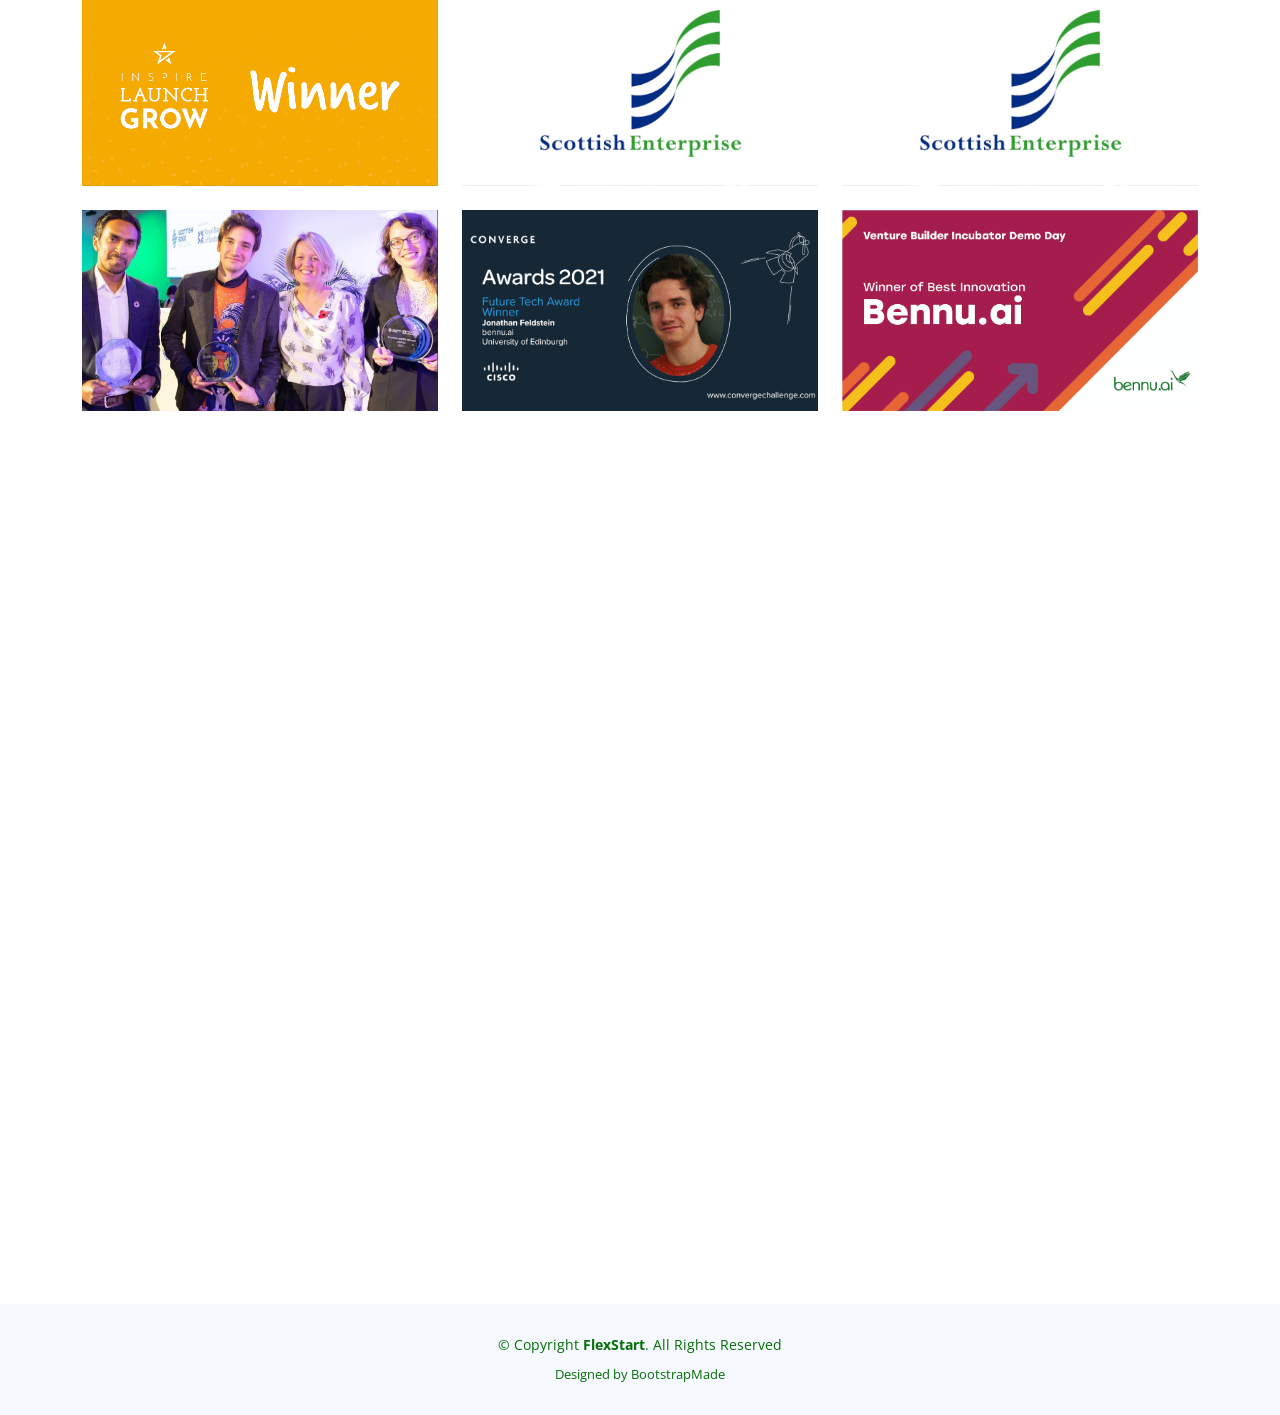
==== commit d31402ee: "Fixed Address and competitions" ====
--- a/index.html
+++ b/index.html
@@ -487,6 +487,19 @@
 
           <div class="col-lg-4 col-md-6 portfolio-item filter-web">
             <div class="portfolio-wrap">
+              <img src="assets/img/competitions/22ILG_Socia_medial_winner.png" class="img-fluid" alt="">
+              <div class="portfolio-info">
+                <h4>Growth Award</h4>
+                <p>Inspire Launch Grow</p>
+                <div class="portfolio-links">
+                  <!-- <a href="assets/img/portfolio/portfolio-5.jpg" data-gallery="portfolioGallery" class="portfokio-lightbox" title="Web 2"><i class="bi bi-plus"></i></a> -->
+                  <!-- <a href="portfolio-details.html" title="More Details"><i class="bi bi-link"></i></a> -->
+                </div>
+              </div>
+            </div>
+          </div>
+          <div class="col-lg-4 col-md-6 portfolio-item filter-web">
+            <div class="portfolio-wrap">
               <img src="assets/img/competitions/scottish-enterprise.jpg" class="img-fluid" alt="">
               <div class="portfolio-info">
                 <h4>IP Grant</h4>
@@ -685,9 +698,9 @@
                 <div class="info-box">
                   <i class="bi bi-geo-alt"></i>
                   <h3>Address</h3>
-                  <p>Appleton Tower</p>
-                  <p>11 Crichton Street</p>
-                  <p>Edinburgh, EH8 9LE</p>
+                  <p>The Royal Observatory</p>
+                  <p>Blackford Hill</p>
+                  <p>Edinburgh, EH9 3HJ</p>
                 </div>
               </div>
 <!--               <div class="col-md-3">
